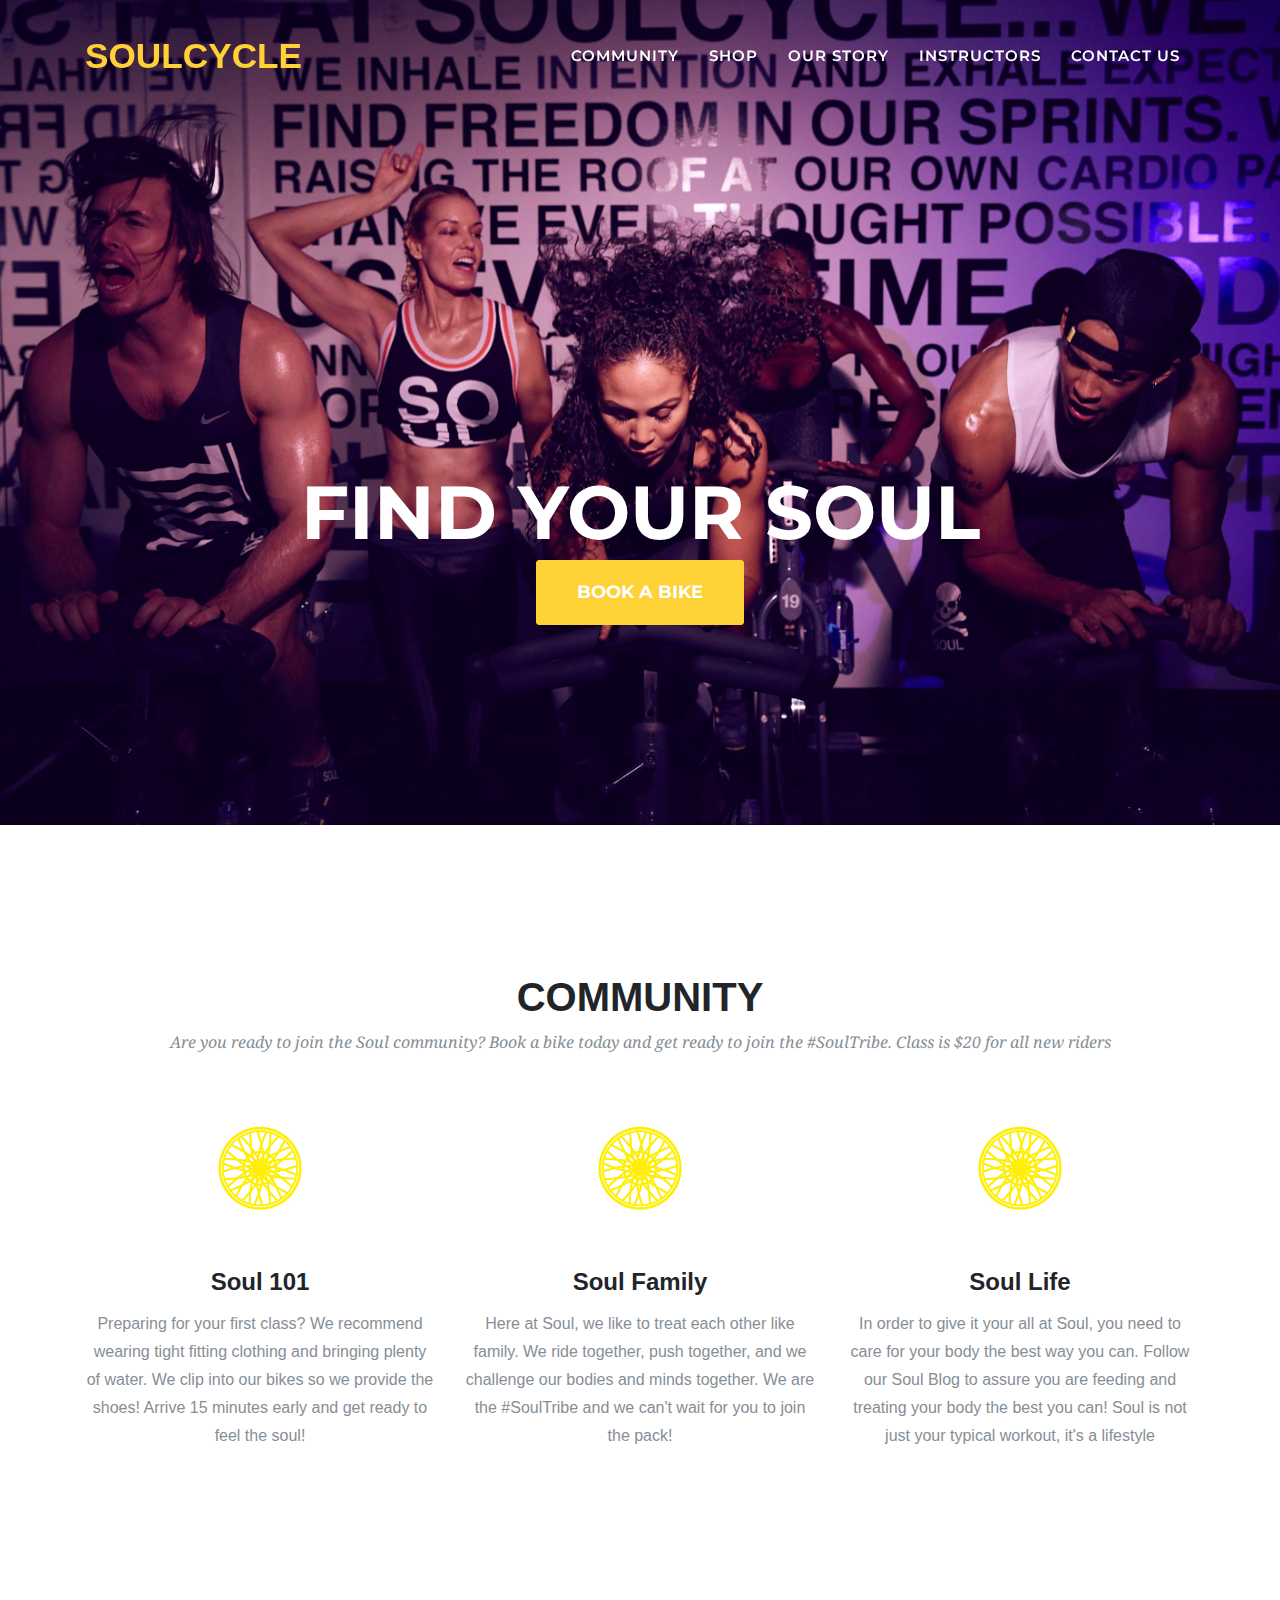
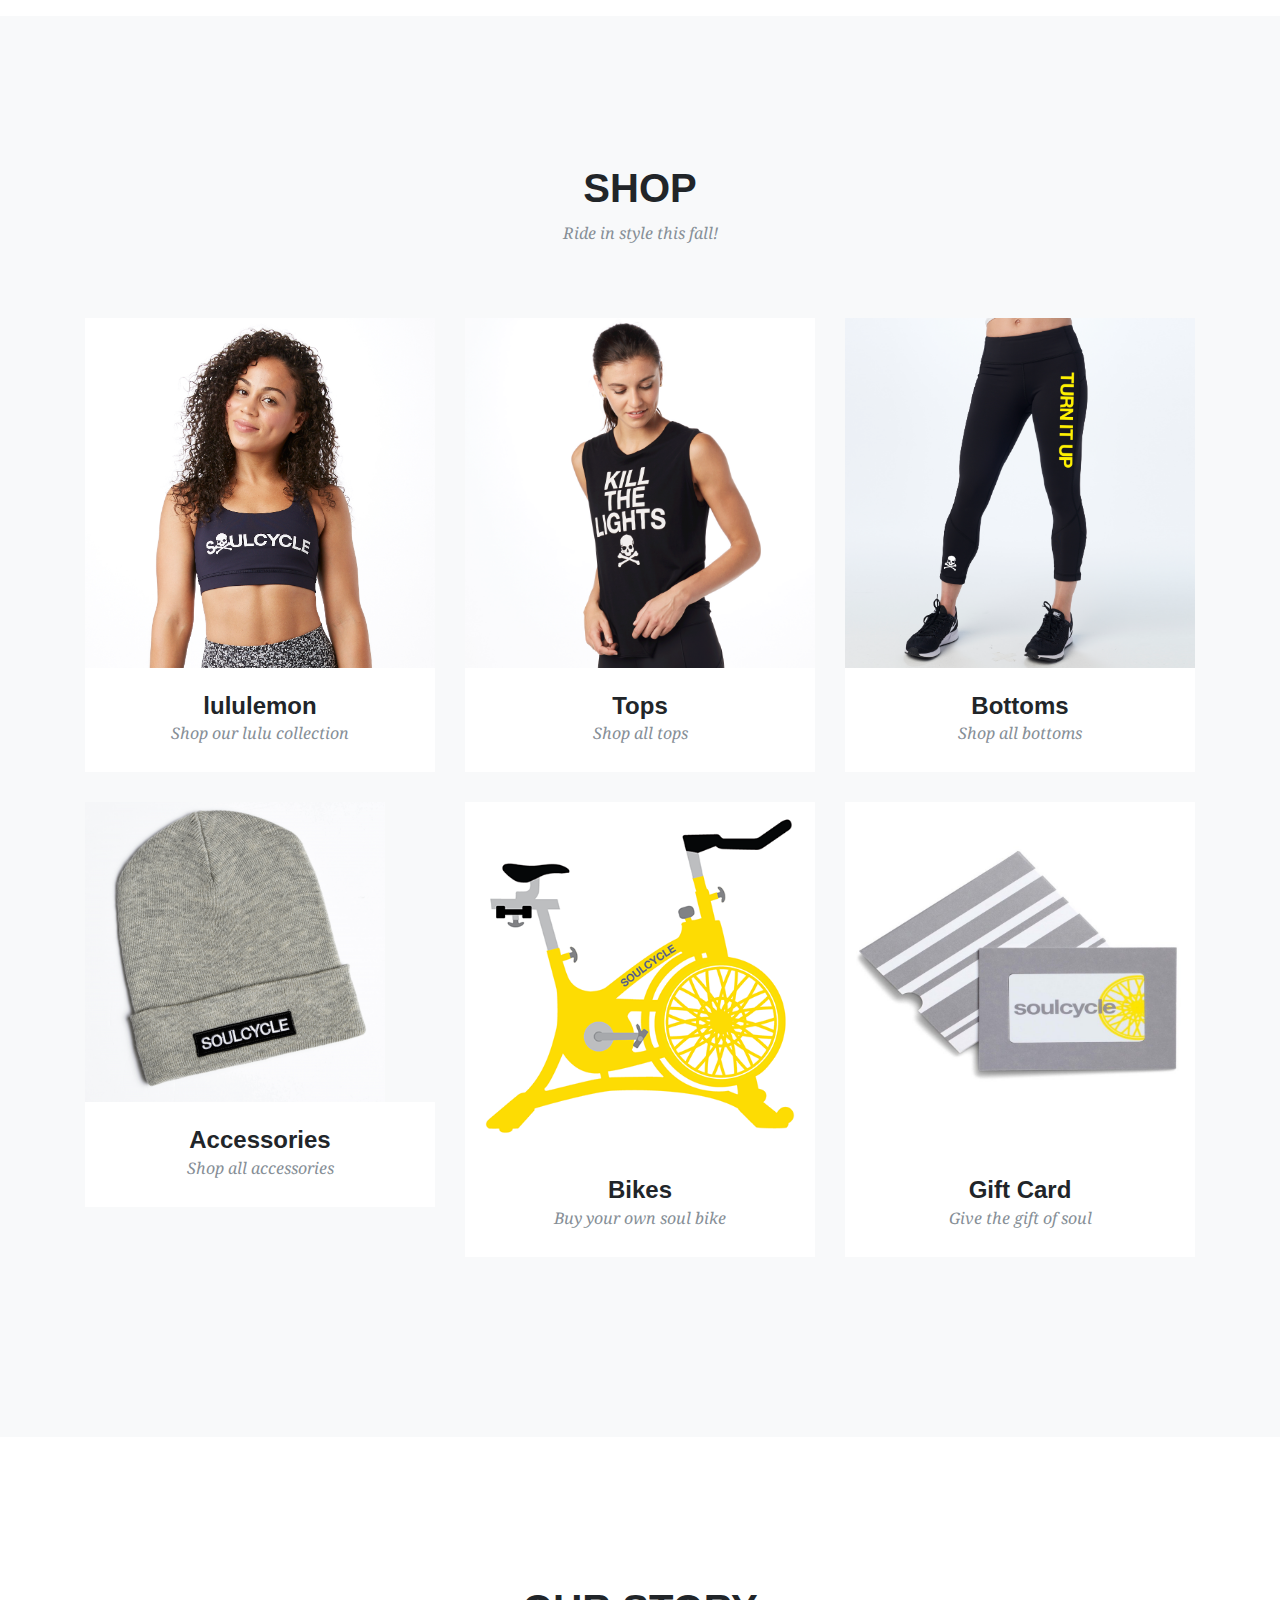
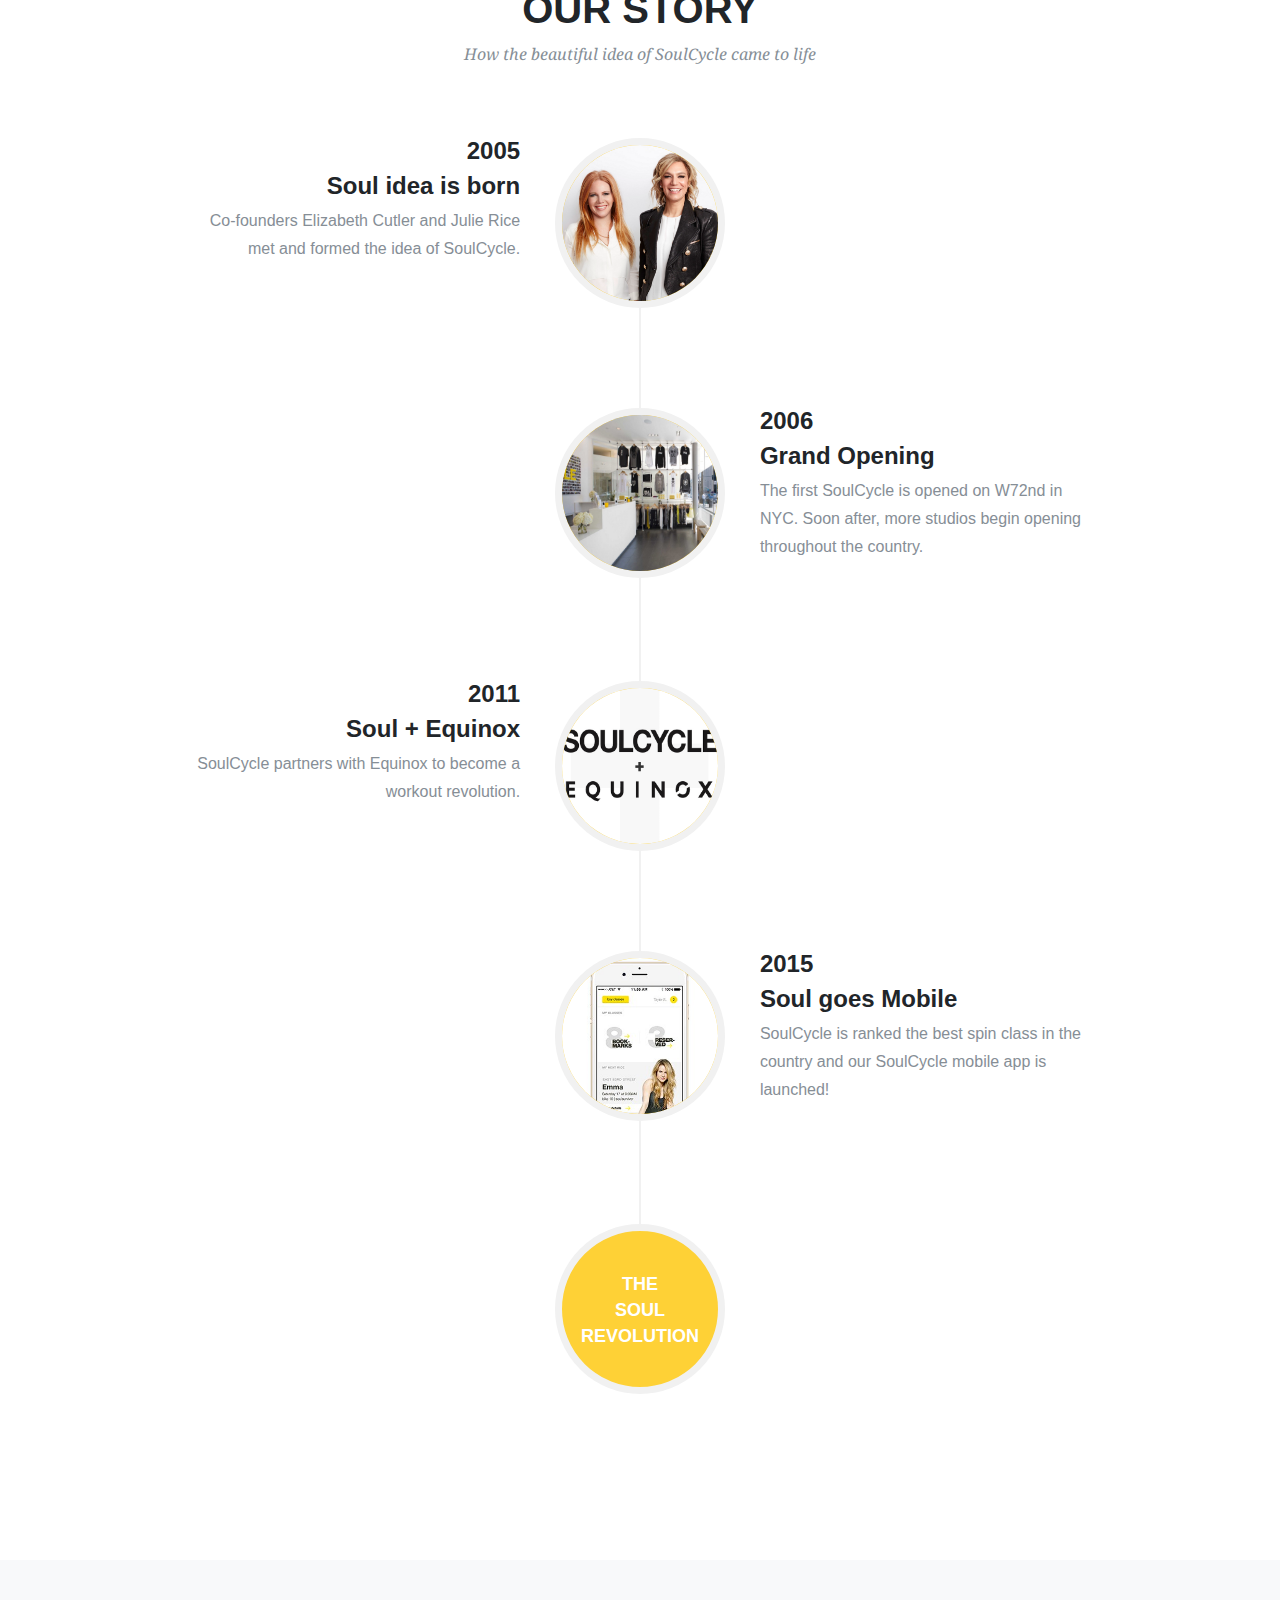
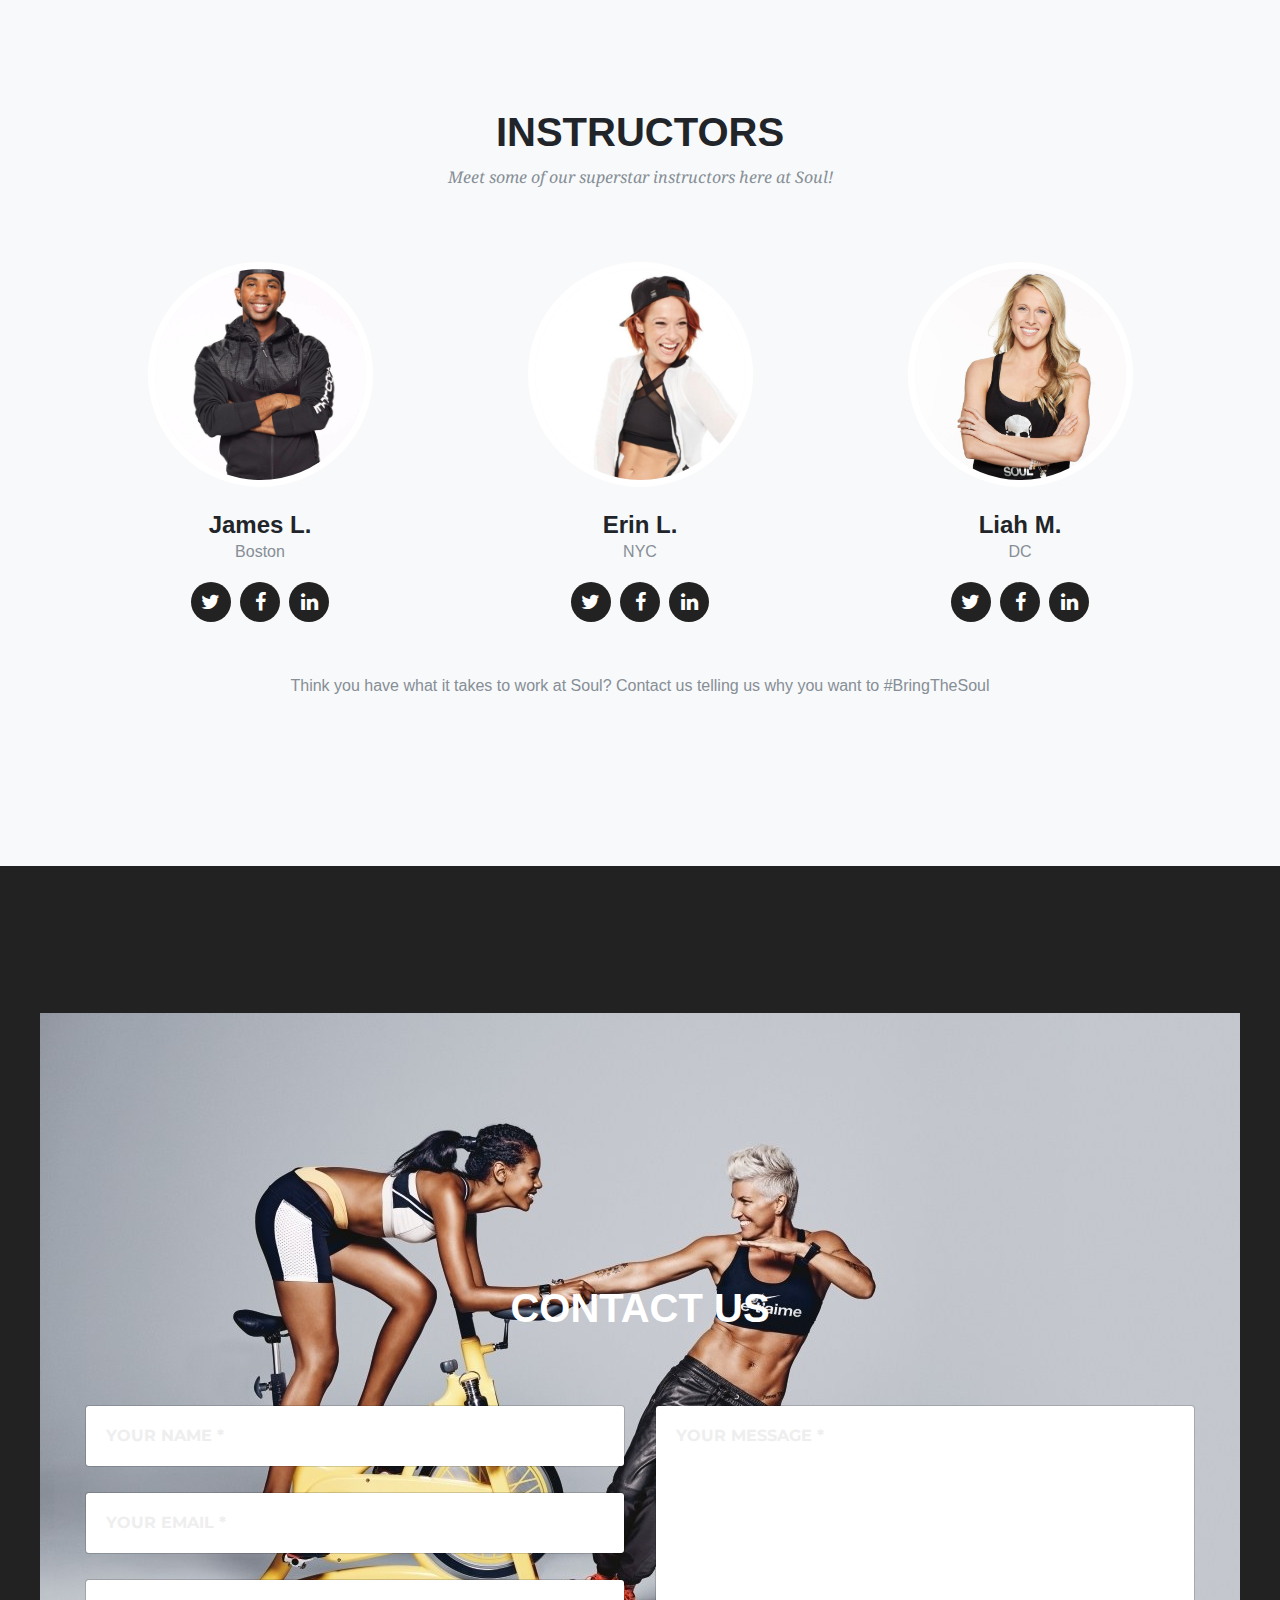
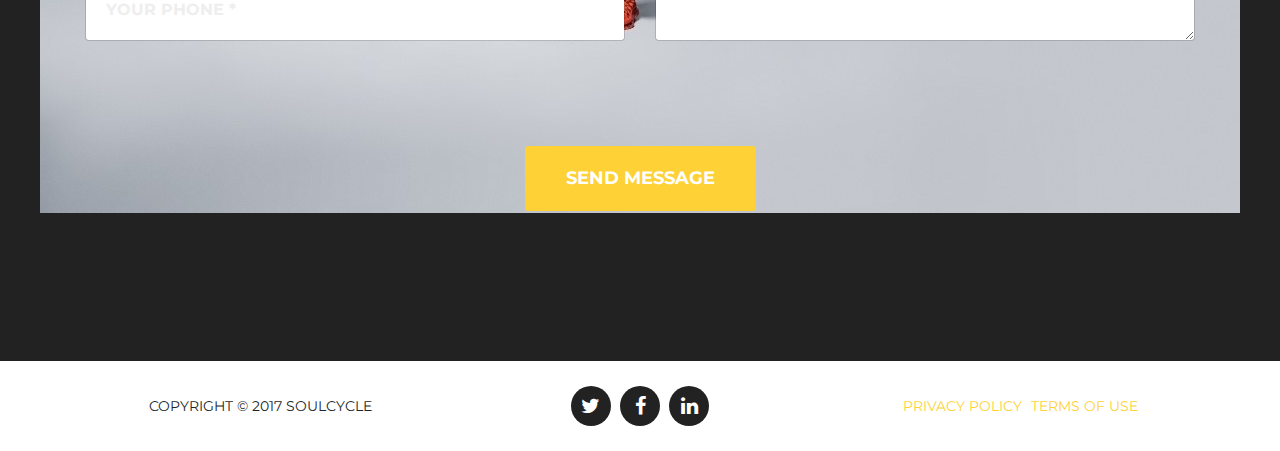
==== index.html @ b1b330a8 "Site" ====
<!DOCTYPE html>
<html lang="en">

  <head>

    <meta charset="utf-8">
    <meta name="viewport" content="width=device-width, initial-scale=1, shrink-to-fit=no">
    <meta name="description" content="">
    <meta name="author" content="">

    <title>SoulCycle</title>

    <!-- Bootstrap core CSS -->
    <link href="vendor/bootstrap/css/bootstrap.min.css" rel="stylesheet">

    <!-- Custom fonts for this template -->
    <link href="vendor/font-awesome/css/font-awesome.min.css" rel="stylesheet" type="text/css">
    <link href="https://fonts.googleapis.com/css?family=Montserrat:400,700" rel="stylesheet" type="text/css">
    <link href='https://fonts.googleapis.com/css?family=Kaushan+Script' rel='stylesheet' type='text/css'>
    <link href='https://fonts.googleapis.com/css?family=Droid+Serif:400,700,400italic,700italic' rel='stylesheet' type='text/css'>
    <link href='https://fonts.googleapis.com/css?family=Roboto+Slab:400,100,300,700' rel='stylesheet' type='text/css'>

    <!-- Custom styles for this template -->
    <link href="css/agency.css" rel="stylesheet">

  </head>

  <body id="page-top">

    <!-- Navigation -->
    <nav class="navbar navbar-expand-lg navbar-dark fixed-top" id="mainNav">
      <div class="container">
        <a class="navbar-brand js-scroll-trigger" href="#page-top">SOULCYCLE</a>
        <button class="navbar-toggler navbar-toggler-right" type="button" data-toggle="collapse" data-target="#navbarResponsive" aria-controls="navbarResponsive" aria-expanded="false" aria-label="Toggle navigation">
          Menu
          <i class="fa fa-bars"></i>
        </button>
        <div class="collapse navbar-collapse" id="navbarResponsive">
          <ul class="navbar-nav ml-auto">
            <li class="nav-item">
              <a class="nav-link js-scroll-trigger" href="#community">Community</a>
            </li>
            <li class="nav-item">
              <a class="nav-link js-scroll-trigger" href="#portfolio">Shop</a>
            </li>
            <li class="nav-item">
              <a class="nav-link js-scroll-trigger" href="#about">Our Story</a>
            </li>
            <li class="nav-item">
              <a class="nav-link js-scroll-trigger" href="#team">Instructors</a>
            </li>
            <li class="nav-item">
              <a class="nav-link js-scroll-trigger" href="#contact">Contact Us</a>
            </li>
          </ul>
        </div>
      </div>
    </nav>

    <!-- Header -->
    <header class="masthead">
      <div class="container">
        <div class="intro-text">
          <div class="intro-lead-in"></div>
          <div class="intro-heading">Find Your Soul</div>
          <a class="btn btn-xl js-scroll-trigger" href="#community">Book a Bike</a>

         
        </div>
      </div>
    </header>

    <!-- Community -->
    <section id="community">
      <div class="container">
        <div class="row">
          <div class="col-lg-12 text-center">
            <h2 class="section-heading">Community</h2>
            <h3 class="section-subheading text-muted">Are you ready to join the Soul community? Book a bike today and get ready to join the #SoulTribe. Class is $20 for all new riders</h3>
          </div>
        </div>
        <div class="row text-center">
          <div class="col-md-4">
            <span class="fa-stack fa-4x">
              <img class="img-fluid d-block mx-auto" src="img/wheel.jpg" alt="">
              
            </span>
            <h4 class="service-heading">Soul 101</h4>
            <p class="text-muted">Preparing for your first class? We recommend wearing tight fitting clothing and bringing plenty of water. We clip into our bikes so we provide the shoes! Arrive 15 minutes early and get ready to feel the soul!</p>
          </div>
          <div class="col-md-4">
            <span class="fa-stack fa-4x">
               <img class="img-fluid d-block mx-auto" src="img/wheel.jpg" alt="">
            </span>
            <h4 class="service-heading">Soul Family</h4>
            <p class="text-muted">Here at Soul, we like to treat each other like family. We ride together, push together, and we challenge our bodies and minds together. We are the #SoulTribe and we can't wait for you to join the pack!</p>
          </div>
          <div class="col-md-4">
            <span class="fa-stack fa-4x">
              <img class="img-fluid d-block mx-auto" src="img/wheel.jpg" alt="">
            </span>
            <h4 class="service-heading">Soul Life</h4>
            <p class="text-muted">In order to give it your all at Soul, you need to care for your body the best way you can. Follow our Soul Blog to assure you are feeding and treating your body the best you can! Soul is not just your typical workout, it's a lifestyle</p>
          </div>
        </div>
      </div>
    </section>

    <!-- Portfolio Grid -->
    <section class="bg-light" id="portfolio">
      <div class="container">
        <div class="row">
          <div class="col-lg-12 text-center">
            <h2 class="section-heading">Shop</h2>
            <h3 class="section-subheading text-muted">Ride in 
              style this fall!</h3>
          </div>
        </div>
        <div class="row">
          <div class="col-md-4 col-sm-6 portfolio-item">
            <a class="portfolio-link" data-toggle="modal" href="#portfolioModal1">
              <div class="portfolio-hover">
                <div class="portfolio-hover-content">
                  <i class="fa fa-plus fa-3x"></i>
                </div>
              </div>
              <img class="img-fluid" src="img/shop/lulu.png" alt="">
            </a>
            <div class="portfolio-caption">
              <h4>lululemon</h4>
              <p class="text-muted">Shop our lulu collection</p>
            </div>
          </div>
          <div class="col-md-4 col-sm-6 portfolio-item">
            <a class="portfolio-link" data-toggle="modal" href="#portfolioModal2">
              <div class="portfolio-hover">
                <div class="portfolio-hover-content">
                  <i class="fa fa-plus fa-3x"></i>
                </div>
              </div>
              <img class="img-fluid" src="img/shop/topthumbnail.png" alt="">
            </a>
            <div class="portfolio-caption">
              <h4>Tops</h4>
              <p class="text-muted">Shop all tops</p>
            </div>
          </div>
          <div class="col-md-4 col-sm-6 portfolio-item">
            <a class="portfolio-link" data-toggle="modal" href="#portfolioModal3">
              <div class="portfolio-hover">
                <div class="portfolio-hover-content">
                  <i class="fa fa-plus fa-3x"></i>
                </div>
              </div>
              <img class="img-fluid" src="img/shop/bottomsthumbnail.png" alt="">
            </a>
            <div class="portfolio-caption">
              <h4>Bottoms</h4>
              <p class="text-muted">Shop all bottoms</p>
            </div>
          </div>
          <div class="col-md-4 col-sm-6 portfolio-item">
            <a class="portfolio-link" data-toggle="modal" href="#portfolioModal4">
              <div class="portfolio-hover">
                <div class="portfolio-hover-content">
                  <i class="fa fa-plus fa-3x"></i>
                </div>
              </div>
              <img class="img-fluid" src="img/shop/accessories.png" alt="">
            </a>
            <div class="portfolio-caption">
              <h4>Accessories</h4>
              <p class="text-muted">Shop all accessories</p>
            </div>
          </div>
          <div class="col-md-4 col-sm-6 portfolio-item">
            <a class="portfolio-link" data-toggle="modal" href="#portfolioModal5">
              <div class="portfolio-hover">
                <div class="portfolio-hover-content">
                  <i class="fa fa-plus fa-3x"></i>
                </div>
              </div>
              <img class="img-fluid" src="img/shop/bike.png" alt="">
            </a>
            <div class="portfolio-caption">
              <h4>Bikes</h4>
              <p class="text-muted">Buy your own soul bike</p>
            </div>
          </div>
          <div class="col-md-4 col-sm-6 portfolio-item">
            <a class="portfolio-link" data-toggle="modal" href="#portfolioModal6">
              <div class="portfolio-hover">
                <div class="portfolio-hover-content">
                  <i class="fa fa-plus fa-3x"></i>
                </div>
              </div>
              <img class="img-fluid" src="img/shop/soulgift.jpg" alt="">
            </a>
            <div class="portfolio-caption">
              <h4>Gift Card</h4>
              <p class="text-muted">Give the gift of soul</p>
            </div>
          </div>
        </div>
      </div>
    </section>

    <!-- About -->
    <section id="about">
      <div class="container">
        <div class="row">
          <div class="col-lg-12 text-center">
            <h2 class="section-heading">Our Story</h2>
            <h3 class="section-subheading text-muted">How the beautiful idea of SoulCycle came to life</h3>
          </div>
        </div>
        <div class="row">
          <div class="col-lg-12">
            <ul class="timeline">
              <li>
                <div class="timeline-image">
                  <img class="rounded-circle img-fluid" src="img/about/pic1.png" alt="">
                </div>
                <div class="timeline-panel">
                  <div class="timeline-heading">
                    <h4>2005</h4>
                    <h4 class="subheading">Soul idea is born</h4>
                  </div>
                  <div class="timeline-body">
                    <p class="text-muted">Co-founders Elizabeth Cutler and Julie Rice met and formed the idea of SoulCycle.</p>
                  </div>
                </div>
              </li>
              <li class="timeline-inverted">
                <div class="timeline-image">
                  <img class="rounded-circle img-fluid" src="img/about/picc2.jpg" alt="">
                </div>
                <div class="timeline-panel">
                  <div class="timeline-heading">
                    <h4>2006</h4>
                    <h4 class="subheading">Grand Opening</h4>
                  </div>
                  <div class="timeline-body">
                    <p class="text-muted">The first SoulCycle is opened on W72nd in NYC. Soon after, more studios begin opening throughout the country.</p>
                  </div>
                </div>
              </li>
              <li>
                <div class="timeline-image">
                  <img class="rounded-circle img-fluid" src="img/about/pic3.jpg" alt="">
                </div>
                <div class="timeline-panel">
                  <div class="timeline-heading">
                    <h4>2011</h4>
                    <h4 class="subheading">Soul + Equinox</h4>
                  </div>
                  <div class="timeline-body">
                    <p class="text-muted">SoulCycle partners with Equinox to become a workout revolution.</p>
                  </div>
                </div>
              </li>
              <li class="timeline-inverted">
                <div class="timeline-image">
                  <img class="rounded-circle img-fluid" src="img/about/pic4.jpg" alt="">
                </div>
                <div class="timeline-panel">
                  <div class="timeline-heading">
                    <h4>2015</h4>
                    <h4 class="subheading">Soul goes Mobile</h4>
                  </div>
                  <div class="timeline-body">
                    <p class="text-muted">SoulCycle is ranked the best spin class in the country and our SoulCycle mobile app is launched!</p>
                  </div>
                </div>
              </li>
              <li class="timeline-inverted">
                <div class="timeline-image">
                  <h4>The
                    <br>Soul
                    <br>Revolution</h4>
                </div>
              </li>
            </ul>
          </div>
        </div>
      </div>
    </section>

    <!-- Team -->
    <section class="bg-light" id="team">
      <div class="container">
        <div class="row">
          <div class="col-lg-12 text-center">
            <h2 class="section-heading">Instructors</h2>
            <h3 class="section-subheading text-muted">Meet some of our superstar instructors here at Soul!</h3>
          </div>
        </div>
        <div class="row">
          <div class="col-sm-4">
            <div class="team-member">
              <img class="mx-auto rounded-circle" src="img/team/jamesl.jpg" alt="">
              <h4>James L.</h4>
              <p class="text-muted">Boston</p>
              <ul class="list-inline social-buttons">
                <li class="list-inline-item">
                  <a href="#">
                    <i class="fa fa-twitter"></i>
                  </a>
                </li>
                <li class="list-inline-item">
                  <a href="#">
                    <i class="fa fa-facebook"></i>
                  </a>
                </li>
                <li class="list-inline-item">
                  <a href="#">
                    <i class="fa fa-linkedin"></i>
                  </a>
                </li>
              </ul>
            </div>
          </div>
          <div class="col-sm-4">
            <div class="team-member">
              <img class="mx-auto rounded-circle" src="img/team/erinl.jpg" alt="">
              <h4>Erin L.</h4>
              <p class="text-muted">NYC</p>
              <ul class="list-inline social-buttons">
                <li class="list-inline-item">
                  <a href="#">
                    <i class="fa fa-twitter"></i>
                  </a>
                </li>
                <li class="list-inline-item">
                  <a href="#">
                    <i class="fa fa-facebook"></i>
                  </a>
                </li>
                <li class="list-inline-item">
                  <a href="#">
                    <i class="fa fa-linkedin"></i>
                  </a>
                </li>
              </ul>
            </div>
          </div>
          <div class="col-sm-4">
            <div class="team-member">
              <img class="mx-auto rounded-circle" src="img/team/liahm.jpg" alt="">
              <h4>Liah M.</h4>
              <p class="text-muted">DC</p>
              <ul class="list-inline social-buttons">
                <li class="list-inline-item">
                  <a href="#">
                    <i class="fa fa-twitter"></i>
                  </a>
                </li>
                <li class="list-inline-item">
                  <a href="#">
                    <i class="fa fa-facebook"></i>
                  </a>
                </li>
                <li class="list-inline-item">
                  <a href="#">
                    <i class="fa fa-linkedin"></i>
                  </a>
                </li>
              </ul>
            </div>
          </div>
        </div>
        <div class="row">
          <div class="col-lg-8 mx-auto text-center">
            <p class="large text-muted">Think you have what it takes to work at Soul? Contact us telling us why you want to #BringTheSoul</p>
          </div>
        </div>
      </div>
    </section>



    <!-- Contact -->
    <section id="contact">
      <div class="container">
        <div class="row">
          <div class="col-lg-12 text-center">
            <h2 class="section-heading">Contact Us</h2>
            <h3 class="section-subheading text-muted"></h3>
          </div>
        </div>
        <div class="row">
          <div class="col-lg-12">
            <form id="contactForm" name="sentMessage" novalidate>
              <div class="row">
                <div class="col-md-6">
                  <div class="form-group">
                    <input class="form-control" id="name" type="text" placeholder="Your Name *" required data-validation-required-message="Please enter your name.">
                    <p class="help-block text-danger"></p>
                  </div>
                  <div class="form-group">
                    <input class="form-control" id="email" type="email" placeholder="Your Email *" required data-validation-required-message="Please enter your email address.">
                    <p class="help-block text-danger"></p>
                  </div>
                  <div class="form-group">
                    <input class="form-control" id="phone" type="tel" placeholder="Your Phone *" required data-validation-required-message="Please enter your phone number.">
                    <p class="help-block text-danger"></p>
                  </div>
                </div>
                <div class="col-md-6">
                  <div class="form-group">
                    <textarea class="form-control" id="message" placeholder="Your Message *" required data-validation-required-message="Please enter a message."></textarea>
                    <p class="help-block text-danger"></p>
                  </div>
                </div>
                <div class="clearfix"></div>
                <div class="col-lg-12 text-center">
                  <div id="success"></div>
                  <button id="sendMessageButton" class="btn btn-xl" type="submit">Send Message</button>
                </div>
              </div>
            </form>
          </div>
        </div>
      </div>
    </section>

    <!-- Footer -->
    <footer>
      <div class="container">
        <div class="row">
          <div class="col-md-4">
            <span class="copyright">Copyright &copy; 2017 SoulCycle</span>
          </div>
          <div class="col-md-4">
            <ul class="list-inline social-buttons">
              <li class="list-inline-item">
                <a href="#">
                  <i class="fa fa-twitter"></i>
                </a>
              </li>
              <li class="list-inline-item">
                <a href="#">
                  <i class="fa fa-facebook"></i>
                </a>
              </li>
              <li class="list-inline-item">
                <a href="#">
                  <i class="fa fa-linkedin"></i>
                </a>
              </li>
            </ul>
          </div>
          <div class="col-md-4">
            <ul class="list-inline quicklinks">
              <li class="list-inline-item">
                <a href="#">Privacy Policy</a>
              </li>
              <li class="list-inline-item">
                <a href="#">Terms of Use</a>
              </li>
            </ul>
          </div>
        </div>
      </div>
    </footer>

    <!-- Portfolio Modals -->

    <!-- Modal 1 -->
    <div class="portfolio-modal modal fade" id="portfolioModal1" tabindex="-1" role="dialog" aria-hidden="true">
      <div class="modal-dialog">
        <div class="modal-content">
          <div class="close-modal" data-dismiss="modal">
            <div class="lr">
              <div class="rl"></div>
            </div>
          </div>
          <div class="container">
            <div class="row">
              <div class="col-lg-8 mx-auto">
                <div class="modal-body">
                  <!-- Project Details Go Here -->
                  <h2>lululemon Collection</h2>
                  <p class="item-intro text-muted">Fall Collection here now!</p>
                  <img class="img-fluid d-block mx-auto" src="img/shop/lulu.png" alt="">
                  <p>The only place to find your two favorites - lulu & Soul. Shop now and rep your #SoulTribe</p>
                  <ul class="list-inline">
                    <li></li>
                    <li></li>
                    <li></li>
                  </ul>
                  <button class="btn btn-primary" data-dismiss="modal" type="button">
                    <i class="fa fa-times"></i>
                    Back to Shop</button>
                </div>
              </div>
            </div>
          </div>
        </div>
      </div>
    </div>

    <!-- Modal 2 -->
    <div class="portfolio-modal modal fade" id="portfolioModal2" tabindex="-1" role="dialog" aria-hidden="true">
      <div class="modal-dialog">
        <div class="modal-content">
          <div class="close-modal" data-dismiss="modal">
            <div class="lr">
              <div class="rl"></div>
            </div>
          </div>
          <div class="container">
            <div class="row">
              <div class="col-lg-8 mx-auto">
                <div class="modal-body">
                  <!-- Project Details Go Here -->
                  <h2>Tops</h2>
                  <p class="item-intro text-muted">Shop all tops & sports bras</p>
                  <img class="img-fluid d-block mx-auto" src="img/shop/top.png" alt="">
                  <p>All the tops you love are back in stock! Check out the new crops in our Fall Collection!</p>
                  <ul class="list-inline">
                    <li></li>
                    <li></li>
                    <li></li>
                  </ul>
                  <button class="btn btn-primary" data-dismiss="modal" type="button">
                    <i class="fa fa-times"></i>
                    Back to Shop</button>
                </div>
              </div>
            </div>
          </div>
        </div>
      </div>
    </div>

    <!-- Modal 3 -->
    <div class="portfolio-modal modal fade" id="portfolioModal3" tabindex="-1" role="dialog" aria-hidden="true">
      <div class="modal-dialog">
        <div class="modal-content">
          <div class="close-modal" data-dismiss="modal">
            <div class="lr">
              <div class="rl"></div>
            </div>
          </div>
          <div class="container">
            <div class="row">
              <div class="col-lg-8 mx-auto">
                <div class="modal-body">
                  <!-- Project Details Go Here -->
                  <h2>Bottoms</h2>
                  <p class="item-intro text-muted">Shop all bottoms</p>
                  <img class="img-fluid d-block mx-auto" src="img/shop/bottoms.png" alt="">
                  <p>Ride into fall in this season hottest pants. Cropped high-rise facorites are back!</p>
                  <ul class="list-inline">
                    <li></li>
                    <li></li>
                    <li></li>
                  </ul>
                  <button class="btn btn-primary" data-dismiss="modal" type="button">
                    <i class="fa fa-times"></i>
                    Back to Shop</button>
                </div>
              </div>
            </div>
          </div>
        </div>
      </div>
    </div>

    <!-- Modal 4 -->
    <div class="portfolio-modal modal fade" id="portfolioModal4" tabindex="-1" role="dialog" aria-hidden="true">
      <div class="modal-dialog">
        <div class="modal-content">
          <div class="close-modal" data-dismiss="modal">
            <div class="lr">
              <div class="rl"></div>
            </div>
          </div>
          <div class="container">
            <div class="row">
              <div class="col-lg-8 mx-auto">
                <div class="modal-body">
                  <!-- Project Details Go Here -->
                  <h2>Accessories</h2>
                  <p class="item-intro text-muted">Shop all Accessories</p>
                  <img class="img-fluid d-block mx-auto" src="img/shop/accessories.png" alt="">
                  <p>Get your beanie while they're in stock. Dont forget to grab your pooch a bandana to show off your #SoulStyle</p>
                  <ul class="list-inline">
                    <li></li>
                    <li></li>
                    <li></li>
                  </ul>
                  <button class="btn btn-primary" data-dismiss="modal" type="button">
                    <i class="fa fa-times"></i>
                    Back to Shop</button>
                </div>
              </div>
            </div>
          </div>
        </div>
      </div>
    </div>

    <!-- Modal 5 -->
    <div class="portfolio-modal modal fade" id="portfolioModal5" tabindex="-1" role="dialog" aria-hidden="true">
      <div class="modal-dialog">
        <div class="modal-content">
          <div class="close-modal" data-dismiss="modal">
            <div class="lr">
              <div class="rl"></div>
            </div>
          </div>
          <div class="container">
            <div class="row">
              <div class="col-lg-8 mx-auto">
                <div class="modal-body">
                  <!-- Project Details Go Here -->
                  <h2>Soul Bike</h2>
                  <p class="item-intro text-muted">Grab your own soul bike</p>
                  <img class="img-fluid d-block mx-auto" src="img/shop/bike.png" alt="">
                  <p>Want to ride on your own? Buy your very own bike to have at home! </p>
                  <ul class="list-inline">
                    <li></li>
                    <li></li>
                    <li></li>
                  </ul>
                  <button class="btn btn-primary" data-dismiss="modal" type="button">
                    <i class="fa fa-times"></i>
                    Back to Shop</button>
                </div>
              </div>
            </div>
          </div>
        </div>
      </div>
    </div>

    <!-- Modal 6 -->
    <div class="portfolio-modal modal fade" id="portfolioModal6" tabindex="-1" role="dialog" aria-hidden="true">
      <div class="modal-dialog">
        <div class="modal-content">
          <div class="close-modal" data-dismiss="modal">
            <div class="lr">
              <div class="rl"></div>
            </div>
          </div>
          <div class="container">
            <div class="row">
              <div class="col-lg-8 mx-auto">
                <div class="modal-body">
                  <!-- Project Details Go Here -->
                  <h2>Gift Card</h2>
                  <p class="item-intro text-muted">Give the gift of Soul</p>
                  <img class="img-fluid d-block mx-auto" src="img/shop/soulgift.jpg" alt="">
                  <p>What better way to celebrate than with a SoulCycle gift card? Grab one now and give someone the spirt of Soul!</p>
                  <ul class="list-inline">
                    <li></li>
                    <li></li>
                    <li></li>
                  </ul>
                  <button class="btn btn-primary" data-dismiss="modal" type="button">
                    <i class="fa fa-times"></i>
                    Back to Shop</button>
                </div>
              </div>
            </div>
          </div>
        </div>
      </div>
    </div>

    <!-- Bootstrap core JavaScript -->
    <script src="vendor/jquery/jquery.min.js"></script>
    <script src="vendor/popper/popper.min.js"></script>
    <script src="vendor/bootstrap/js/bootstrap.min.js"></script>

    <!-- Plugin JavaScript -->
    <script src="vendor/jquery-easing/jquery.easing.min.js"></script>

    <!-- Contact form JavaScript -->
    <script src="js/jqBootstrapValidation.js"></script>
    <script src="js/contact_me.js"></script>

    <!-- Custom scripts for this template -->
    <script src="js/agency.min.js"></script>

  </body>

</html>
---- css/agency.css ----
/*!
 * Start Bootstrap - Agency v4.0.0-beta (http://startbootstrap.com/template-overviews/agency)
 * Copyright 2013-2017 Start Bootstrap
 * Licensed under MIT (https://github.com/BlackrockDigital/startbootstrap-agency/blob/master/LICENSE)
 */
body {
  overflow-x: hidden;
  font-family: 'Helvetica Neue', Helvetica, Arial, sans-serif; }

p {
  line-height: 1.75; }

a {
  color: #fed136; }
  a.active, a:active, a:focus, a:hover {
    color: #fec503; }

h1,
h2,
h3,
h4,
h5,
h6 {
  font-weight: 700;
  font-family: 'Helvetica Neue', Helvetica, Arial, sans-serif;
  text-transform: uppercase; }

section {
  padding: 100px 0; }
  section h2.section-heading {
    font-size: 40px;
    margin-top: 0;
    margin-bottom: 15px; }
  section h3.section-subheading {
    font-size: 16px;
    font-weight: 400;
    font-style: italic;
    margin-bottom: 75px;
    text-transform: none;
    font-family: 'Droid Serif', 'Helvetica Neue', Helvetica, Arial, sans-serif; }

@media (min-width: 768px) {
  section {
    padding: 150px 0; } }

::-moz-selection {
  background: #fed136;
  text-shadow: none; }

::selection {
  background: #fed136;
  text-shadow: none; }

img::selection {
  background: transparent; }

img::-moz-selection {
  background: transparent; }

body {
  -webkit-tap-highlight-color: #fed136; }

#mainNav {
  background-color: #222222; }
  #mainNav .navbar-toggler {
    font-size: 12px;
    right: 0;
    padding: 13px;
    text-transform: uppercase;
    color: white;
    border: 0;
    background-color: #fed136;
    font-family: 'Montserrat', 'Helvetica Neue', Helvetica, Arial, sans-serif;
    text-transform: uppercase; }
  #mainNav .navbar-brand {
    color: #fed136;
    font-family: , 'Helvetica Neue bold', Helvetica, Arial, cursive; }
    #mainNav .navbar-brand.active, #mainNav .navbar-brand:active, #mainNav .navbar-brand:focus, #mainNav .navbar-brand:hover {
      color: #fec503; }
  #mainNav .navbar-nav .nav-item .nav-link {
    font-size: 94%;
    font-weight: 600;
    padding: 0.75em 0;
    letter-spacing: 1px;
    color: white;
    font-family: 'Montserrat', 'Helvetica Neue', Helvetica, Arial, sans-serif;
    text-transform: uppercase; }
    #mainNav .navbar-nav .nav-item .nav-link.active, #mainNav .navbar-nav .nav-item .nav-link:hover {
      color: #fed136; }

@media (min-width: 992px) {
  #mainNav {
    padding-top: 25px;
    padding-bottom: 25px;
    -webkit-transition: padding-top 0.3s, padding-bottom 0.3s;
    -moz-transition: padding-top 0.3s, padding-bottom 0.3s;
    transition: padding-top 0.3s, padding-bottom 0.3s;
    border: none;
    background-color: transparent; }
    #mainNav .navbar-brand {
      font-size: 2.2em;
      font-weight: bold;
      -webkit-transition: all 0.3s;
      -moz-transition: all 0.3s;
      transition: all 0.3s; }
    #mainNav .navbar-nav .nav-item .nav-link {
      padding: 1.1em 1em !important; }
    #mainNav.navbar-shrink {
      padding-top: 0;
      padding-bottom: 0;
      background-color: #222222; }
      #mainNav.navbar-shrink .navbar-brand {
        font-size: 1.25em;
        padding: 12px 0; } }

header.masthead {
  padding-top: 110px;
  text-align: center;
  color: white;
  background-image: url("../img/class.jpg");
  background-repeat: no-repeat;
  background-attachment: scroll;
  background-position: center center;
  -webkit-background-size: cover;
  -moz-background-size: cover;
  -o-background-size: cover;
  background-size: cover; }
  header.masthead .intro-text {
    padding-top: 150px;
    padding-bottom: 100px; }
    header.masthead .intro-text .intro-lead-in {
      font-size: 22px;
      font-style: italic;
      line-height: 22px;
      margin-bottom: 25px;
      font-family: 'Droid Serif', 'Helvetica Neue', Helvetica, Arial, sans-serif; }
    header.masthead .intro-text .intro-heading {
      padding-top: 40px;

      font-size: 50px;
      font-weight: 400;
      line-height: 20px;
      margin-bottom: 25px;
      font-family: 'Montserrat', 'Helvetica Neue', Helvetica, Arial, sans-serif;
      text-transform: uppercase; }

@media (min-width: 768px) {
  header.masthead .intro-text {
    padding-top: 300px;
    padding-bottom: 200px; }
    header.masthead .intro-text .intro-lead-in {
      font-size: 40px;
      font-style: italic;
      line-height: 40px;
      margin-bottom: 25px;
      font-family: 'Droid Serif', 'Helvetica Neue', Helvetica, Arial, sans-serif; }
    header.masthead .intro-text .intro-heading {
      font-size: 75px;
      font-weight: 700;
      line-height: 75px;
      margin-bottom: -70px;
      font-family: 'Montserrat', 'Helvetica Neue', Helvetica, Arial, sans-serif;
      text-transform: uppercase; } 
      }



.service-heading {
  margin: 15px 0;
  text-transform: none; }

#portfolio .portfolio-item {
  right: 0;
  margin: 0 0 15px; }
  #portfolio .portfolio-item .portfolio-link {
    position: relative;
    display: block;
    max-width: 400px;
    margin: 0 auto;
    cursor: pointer; }
    #portfolio .portfolio-item .portfolio-link .portfolio-hover {
      position: absolute;
      width: 100%;
      height: 100%;
      -webkit-transition: all ease 0.5s;
      -moz-transition: all ease 0.5s;
      transition: all ease 0.5s;
      opacity: 0;
      background: rgba(254, 209, 54, 0.9); }
      #portfolio .portfolio-item .portfolio-link .portfolio-hover:hover {
        opacity: 1; }
      #portfolio .portfolio-item .portfolio-link .portfolio-hover .portfolio-hover-content {
        font-size: 20px;
        position: absolute;
        top: 50%;
        width: 100%;
        height: 20px;
        margin-top: -12px;
        text-align: center;
        color: white; }
        #portfolio .portfolio-item .portfolio-link .portfolio-hover .portfolio-hover-content i {
          margin-top: -12px; }
        #portfolio .portfolio-item .portfolio-link .portfolio-hover .portfolio-hover-content h3,
        #portfolio .portfolio-item .portfolio-link .portfolio-hover .portfolio-hover-content h4 {
          margin: 0; }
  #portfolio .portfolio-item .portfolio-caption {
    max-width: 400px;
    margin: 0 auto;
    padding: 25px;
    text-align: center;
    background-color: white; }
    #portfolio .portfolio-item .portfolio-caption h4 {
      margin: 0;
      text-transform: none; }
    #portfolio .portfolio-item .portfolio-caption p {
      font-size: 16px;
      font-style: italic;
      margin: 0;
      font-family: 'Droid Serif', 'Helvetica Neue', Helvetica, Arial, sans-serif; }

#portfolio * {
  z-index: 2; }

@media (min-width: 767px) {
  #portfolio .portfolio-item {
    margin: 0 0 30px; } }

.portfolio-modal .modal-dialog {
  max-width: none;
  height: 100%;
  margin: 0; }

.portfolio-modal .modal-content {
  min-height: 100%;
  padding: 100px 0;
  text-align: center;
  border: none;
  border-radius: 0;
  background-clip: border-box;
  -webkit-box-shadow: none;
  box-shadow: none; }
  .portfolio-modal .modal-content h2 {
    font-size: 3em;
    margin-bottom: 15px; }
  .portfolio-modal .modal-content p {
    margin-bottom: 30px; }
  .portfolio-modal .modal-content p.item-intro {
    font-size: 16px;
    font-style: italic;
    margin: 20px 0 30px;
    font-family: 'Droid Serif', 'Helvetica Neue', Helvetica, Arial, sans-serif; }
  .portfolio-modal .modal-content ul.list-inline {
    margin-top: 0;
    margin-bottom: 30px; }
  .portfolio-modal .modal-content img {
    margin-bottom: 30px; }
  .portfolio-modal .modal-content button {
    cursor: pointer; }

.portfolio-modal .close-modal {
  position: absolute;
  top: 25px;
  right: 25px;
  width: 75px;
  height: 75px;
  cursor: pointer;
  background-color: transparent; }
  .portfolio-modal .close-modal:hover {
    opacity: 0.3; }
  .portfolio-modal .close-modal .lr {
    /* Safari and Chrome */
    z-index: 1051;
    width: 1px;
    height: 75px;
    margin-left: 35px;
    /* IE 9 */
    -webkit-transform: rotate(45deg);
    -ms-transform: rotate(45deg);
    transform: rotate(45deg);
    background-color: #222222; }
    .portfolio-modal .close-modal .lr .rl {
      /* Safari and Chrome */
      z-index: 1052;
      width: 1px;
      height: 75px;
      /* IE 9 */
      -webkit-transform: rotate(90deg);
      -ms-transform: rotate(90deg);
      transform: rotate(90deg);
      background-color: #222222; }

.portfolio-modal .modal-backdrop {
  display: none;
  opacity: 0; }

.timeline {
  position: relative;
  padding: 0;
  list-style: none; }
  .timeline:before {
    position: absolute;
    top: 0;
    bottom: 0;
    left: 40px;
    width: 2px;
    margin-left: -1.5px;
    content: '';
    background-color: #f1f1f1; }
  .timeline > li {
    position: relative;
    min-height: 50px;
    margin-bottom: 50px; }
    .timeline > li:after, .timeline > li:before {
      display: table;
      content: ' '; }
    .timeline > li:after {
      clear: both; }
    .timeline > li .timeline-panel {
      position: relative;
      float: right;
      width: 100%;
      padding: 0 20px 0 100px;
      text-align: left; }
      .timeline > li .timeline-panel:before {
        right: auto;
        left: -15px;
        border-right-width: 15px;
        border-left-width: 0; }
      .timeline > li .timeline-panel:after {
        right: auto;
        left: -14px;
        border-right-width: 14px;
        border-left-width: 0; }
    .timeline > li .timeline-image {
      position: absolute;
      z-index: 100;
      left: 0;
      width: 80px;
      height: 80px;
      margin-left: 0;
      text-align: center;
      color: white;
      border: 7px solid #f1f1f1;
      border-radius: 100%;
      background-color: #fed136; }
      .timeline > li .timeline-image h4 {
        font-size: 10px;
        line-height: 14px;
        margin-top: 12px; }
    .timeline > li.timeline-inverted > .timeline-panel {
      float: right;
      padding: 0 20px 0 100px;
      text-align: left; }
      .timeline > li.timeline-inverted > .timeline-panel:before {
        right: auto;
        left: -15px;
        border-right-width: 15px;
        border-left-width: 0; }
      .timeline > li.timeline-inverted > .timeline-panel:after {
        right: auto;
        left: -14px;
        border-right-width: 14px;
        border-left-width: 0; }
    .timeline > li:last-child {
      margin-bottom: 0; }
  .timeline .timeline-heading h4 {
    margin-top: 0;
    color: inherit; }
    .timeline .timeline-heading h4.subheading {
      text-transform: none; }
  .timeline .timeline-body > ul,
  .timeline .timeline-body > p {
    margin-bottom: 0; }

@media (min-width: 768px) {
  .timeline:before {
    left: 50%; }
  .timeline > li {
    min-height: 100px;
    margin-bottom: 100px; }
    .timeline > li .timeline-panel {
      float: left;
      width: 41%;
      padding: 0 20px 20px 30px;
      text-align: right; }
    .timeline > li .timeline-image {
      left: 50%;
      width: 80px;
      height: 200px;
      margin-left: -50px; }
      .timeline > li .timeline-image h4 {
        font-size: 13px;
        line-height: 18px;
        margin-top: 16px; }
    .timeline > li.timeline-inverted > .timeline-panel {
      float: right;
      padding: 0px 30px 20px 20px;
      text-align: left; } }

@media (min-width: 992px) {
  .timeline > li {
    min-height: 150px; }
    .timeline > li .timeline-panel {
      padding: 0 20px 20px; }
    .timeline > li .timeline-image {
      width: 150px;
      height: 150px;
      margin-left: -75px; }
      .timeline > li .timeline-image h4 {
        font-size: 18px;
        line-height: 26px;
        margin-top: 30px; }
    .timeline > li.timeline-inverted > .timeline-panel {
      padding: 0 20px 20px; } }

@media (min-width: 1200px) {
  .timeline > li {
    min-height: 170px; }
    .timeline > li .timeline-panel {
      padding: 0 20px 20px 100px; }
    .timeline > li .timeline-image {
      width: 170px;
      height: 170px;
      margin-left: -85px; }
      .timeline > li .timeline-image h4 {
        margin-top: 40px; }
    .timeline > li.timeline-inverted > .timeline-panel {
      padding: 0 100px 20px 20px; } }

.team-member {
  margin-bottom: 50px;
  text-align: center; }
  .team-member img {
    width: 225px;
    height: 225px;
    border: 7px solid white; }
  .team-member h4 {
    margin-top: 25px;
    margin-bottom: 0;
    text-transform: none; }
  .team-member p {
    margin-top: 0; }

section#contact {
  background-color: #222222;
  background-image: url("../img/back.jpg");
  background-repeat: no-repeat;
  background-position: center; }
  section#contact .section-heading {
    margin-top: 270px;
    color: white; }
  section#contact .form-group {
    margin-bottom: 25px; }
    section#contact .form-group input,
    section#contact .form-group textarea {
      padding: 20px; }
    section#contact .form-group input.form-control {
      height: auto; }
    section#contact .form-group textarea.form-control {
      height: 236px; }
  section#contact .form-control:focus {
    border-color: #fed136;
    box-shadow: none; }
  section#contact ::-webkit-input-placeholder {
    font-weight: 700;
    color: #eeeeee;
    font-family: 'Montserrat', 'Helvetica Neue', Helvetica, Arial, sans-serif;
    text-transform: uppercase; }
  section#contact :-moz-placeholder {
    font-weight: 700;
    color: #eeeeee;
    /* Firefox 18- */
    font-family: 'Montserrat', 'Helvetica Neue', Helvetica, Arial, sans-serif;
    text-transform: uppercase; }
  section#contact ::-moz-placeholder {
    font-weight: 700;
    color: #eeeeee;
    /* Firefox 19+ */
    font-family: 'Montserrat', 'Helvetica Neue', Helvetica, Arial, sans-serif;
    text-transform: uppercase; }
  section#contact :-ms-input-placeholder {
    font-weight: 700;
    color: #eeeeee;
    font-family: 'Montserrat', 'Helvetica Neue', Helvetica, Arial, sans-serif;
    text-transform: uppercase; }
  section#contact .text-danger {
    color: #e74c3c; }

footer {
  padding: 25px 0;
  text-align: center; }
  footer span.copyright {
    font-size: 90%;
    line-height: 40px;
    text-transform: none;
    font-family: 'Montserrat', 'Helvetica Neue', Helvetica, Arial, sans-serif;
    text-transform: uppercase; }
  footer ul.quicklinks {
    font-size: 90%;
    line-height: 40px;
    margin-bottom: 0;
    text-transform: none;
    font-family: 'Montserrat', 'Helvetica Neue', Helvetica, Arial, sans-serif;
    text-transform: uppercase; }

ul.social-buttons {
  margin-bottom: 0; }
  ul.social-buttons li a {
    font-size: 20px;
    line-height: 40px;
    display: block;
    width: 40px;
    height: 40px;
    -webkit-transition: all 0.3s;
    -moz-transition: all 0.3s;
    transition: all 0.3s;
    color: white;
    border-radius: 100%;
    outline: none;
    background-color: #222222; }
    ul.social-buttons li a:active, ul.social-buttons li a:focus, ul.social-buttons li a:hover {
      background-color: #fed136; }

.text-primary {
  color: #fed136 !important; }

.btn-primary {
  font-weight: 700;
  color: white;
  border-color: #fed136;
  background-color: #fed136;
  font-family: 'Montserrat', 'Helvetica Neue', Helvetica, Arial, sans-serif;
  text-transform: uppercase; }
  .btn-primary.focus, .btn-primary:focus {
    color: white;
    border-color: #b48b01;
    background-color: #fec503; }
  .btn-primary:hover {
    color: white;
    border-color: #f6bf01;
    background-color: #fec503; }
  .btn-primary.active, .btn-primary:active,
  .open > .btn-primary.dropdown-toggle {
    color: white;
    border-color: #f6bf01;
    background-color: #fec503; }
    .btn-primary.active.focus, .btn-primary.active:focus, .btn-primary.active:hover, .btn-primary:active.focus, .btn-primary:active:focus, .btn-primary:active:hover,
    .open > .btn-primary.dropdown-toggle.focus,
    .open > .btn-primary.dropdown-toggle:focus,
    .open > .btn-primary.dropdown-toggle:hover {
      color: white;
      border-color: #b48b01;
      background-color: #dcab01; }
  .btn-primary.active, .btn-primary:active,
  .open > .btn-primary.dropdown-toggle {
    background-image: none; }
  .btn-primary.disabled.focus, .btn-primary.disabled:focus, .btn-primary.disabled:hover, .btn-primary[disabled].focus, .btn-primary[disabled]:focus, .btn-primary[disabled]:hover,
  fieldset[disabled] .btn-primary.focus,
  fieldset[disabled] .btn-primary:focus,
  fieldset[disabled] .btn-primary:hover {
    border-color: #fed136;
    background-color: #fed136; }
  .btn-primary .badge {
    color: #fed136;
    background-color: white; }

.btn-xl {
  margin-top: 80px;
  font-size: 18px;
  font-weight: 700;
  padding: 20px 40px;
  border-radius: 3px;
  color: white;
  border-color: #fed136;
  background-color: #fed136;
  font-family: 'Montserrat', 'Helvetica Neue', Helvetica, Arial, sans-serif;
  text-transform: uppercase; }
  .btn-xl.focus, .btn-xl:focus {
    color: white;
    border-color: #b48b01;
    background-color: #fec503; }
  .btn-xl:hover {
    color: white;
    border-color: #f6bf01;
    background-color: #fec503; }
  .btn-xl.active, .btn-xl:active,
  .open > .btn-xl.dropdown-toggle {
    color: white;
    border-color: #f6bf01;
    background-color: #fec503; }
    .btn-xl.active.focus, .btn-xl.active:focus, .btn-xl.active:hover, .btn-xl:active.focus, .btn-xl:active:focus, .btn-xl:active:hover,
    .open > .btn-xl.dropdown-toggle.focus,
    .open > .btn-xl.dropdown-toggle:focus,
    .open > .btn-xl.dropdown-toggle:hover {
      color: white;
      border-color: #b48b01;
      background-color: #dcab01; }
  .btn-xl.active, .btn-xl:active,
  .open > .btn-xl.dropdown-toggle {
    background-image: none; }
  .btn-xl.disabled.focus, .btn-xl.disabled:focus, .btn-xl.disabled:hover, .btn-xl[disabled].focus, .btn-xl[disabled]:focus, .btn-xl[disabled]:hover,
  fieldset[disabled] .btn-xl.focus,
  fieldset[disabled] .btn-xl:focus,
  fieldset[disabled] .btn-xl:hover {
    border-color: #fed136;
    background-color: #fed136; }
  .btn-xl .badge {
    color: #fed136;
    background-color: white; }
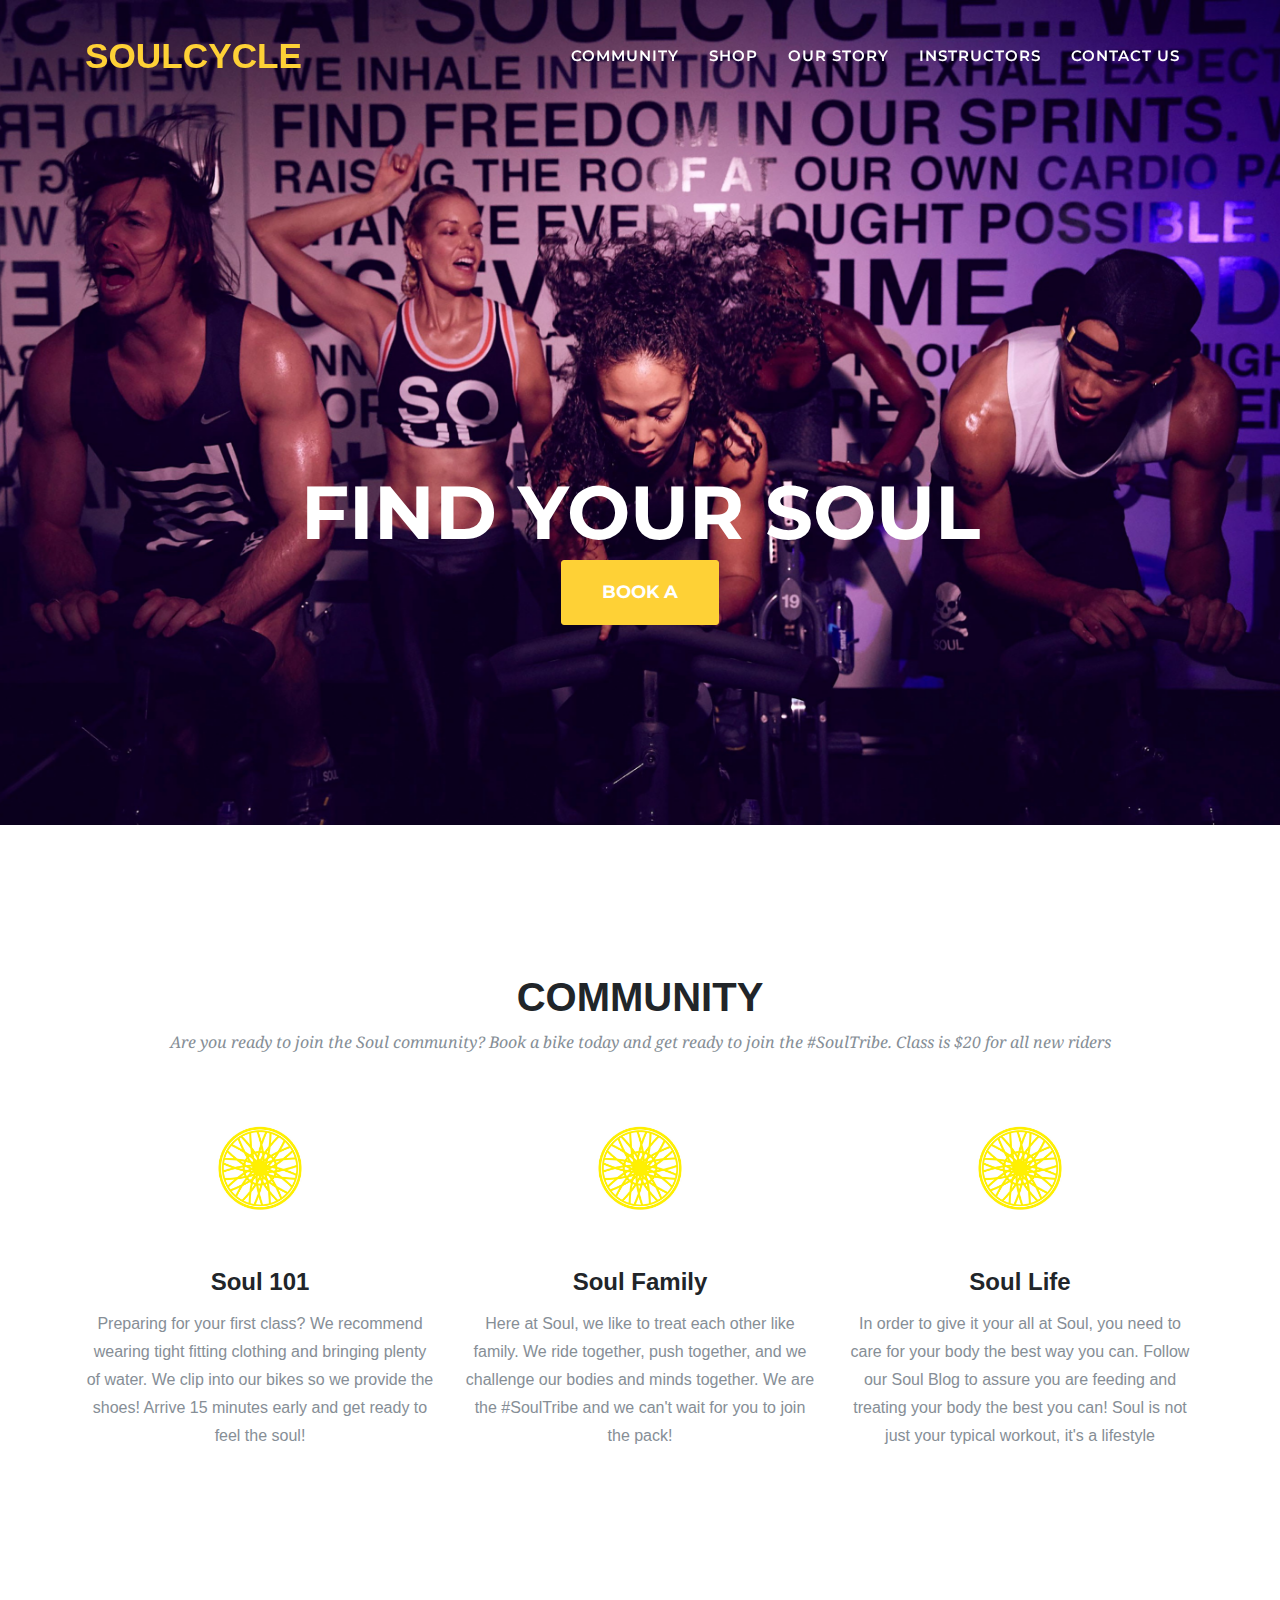
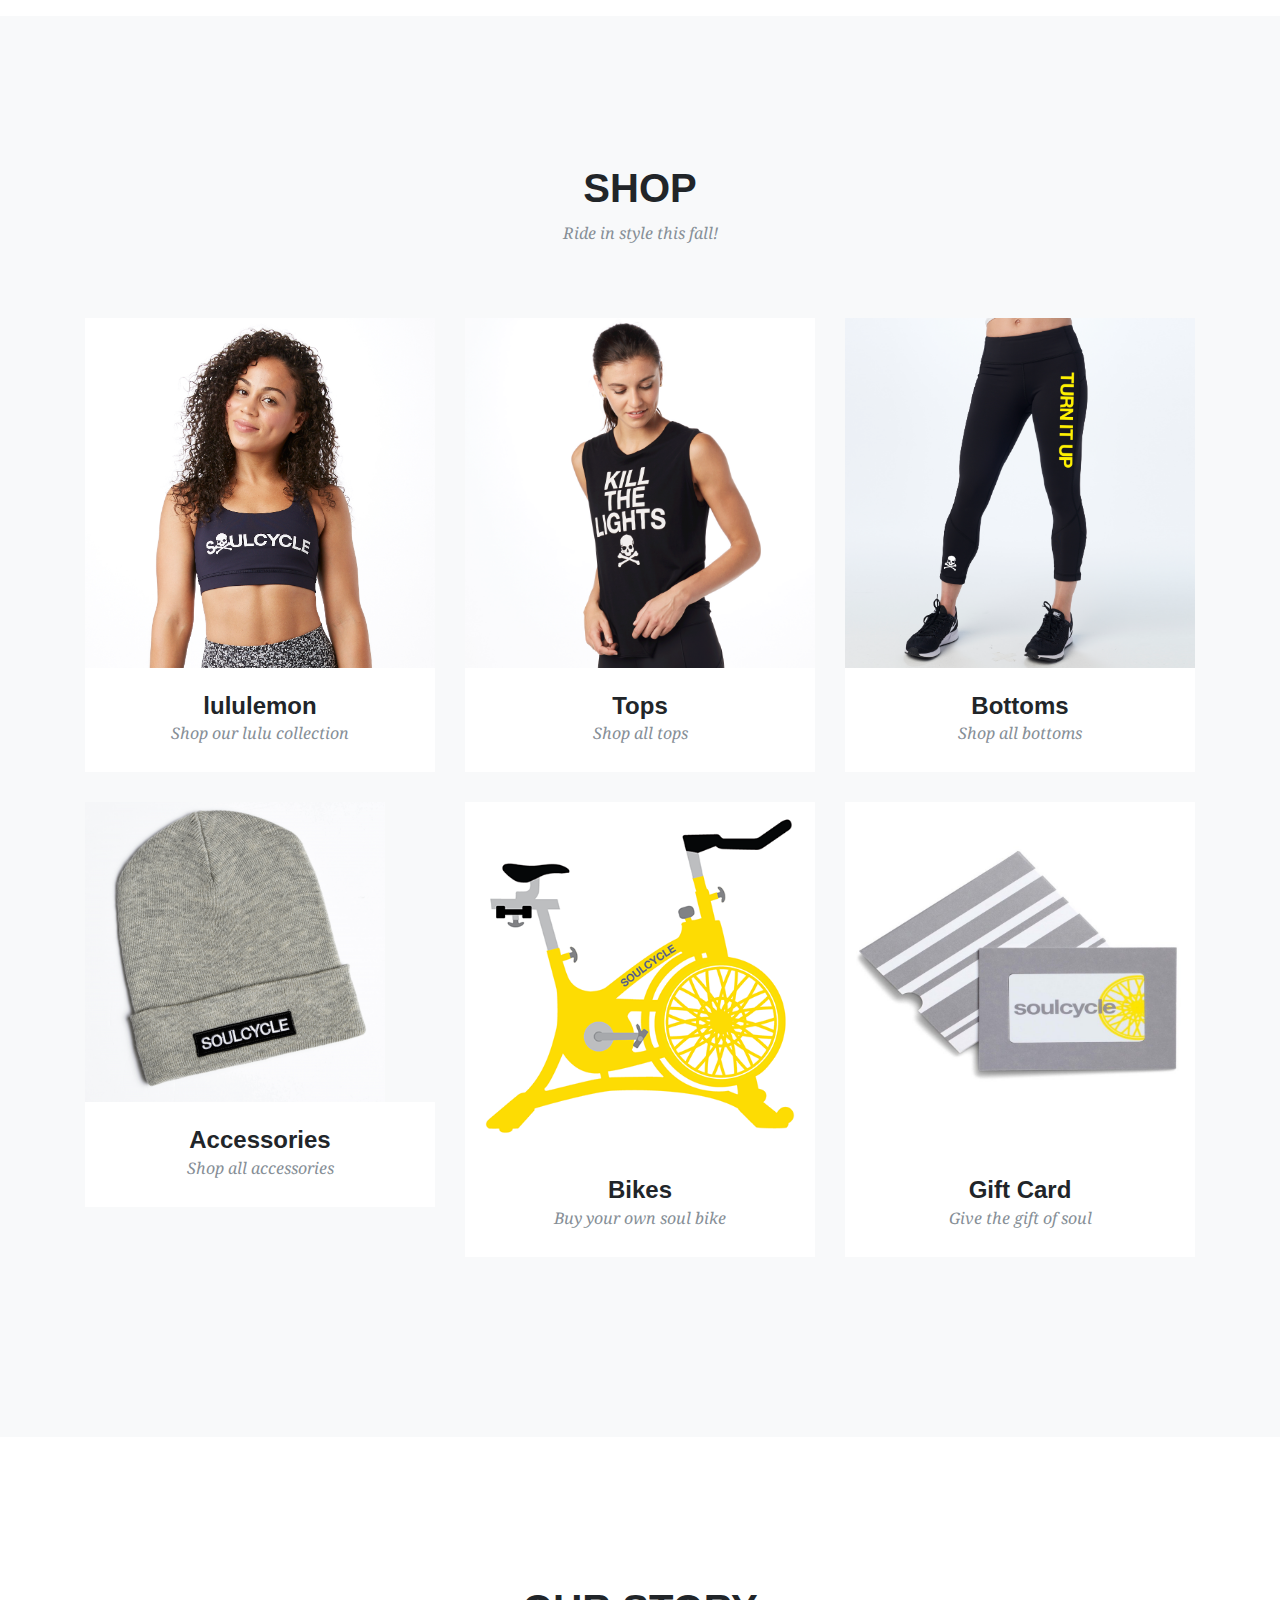
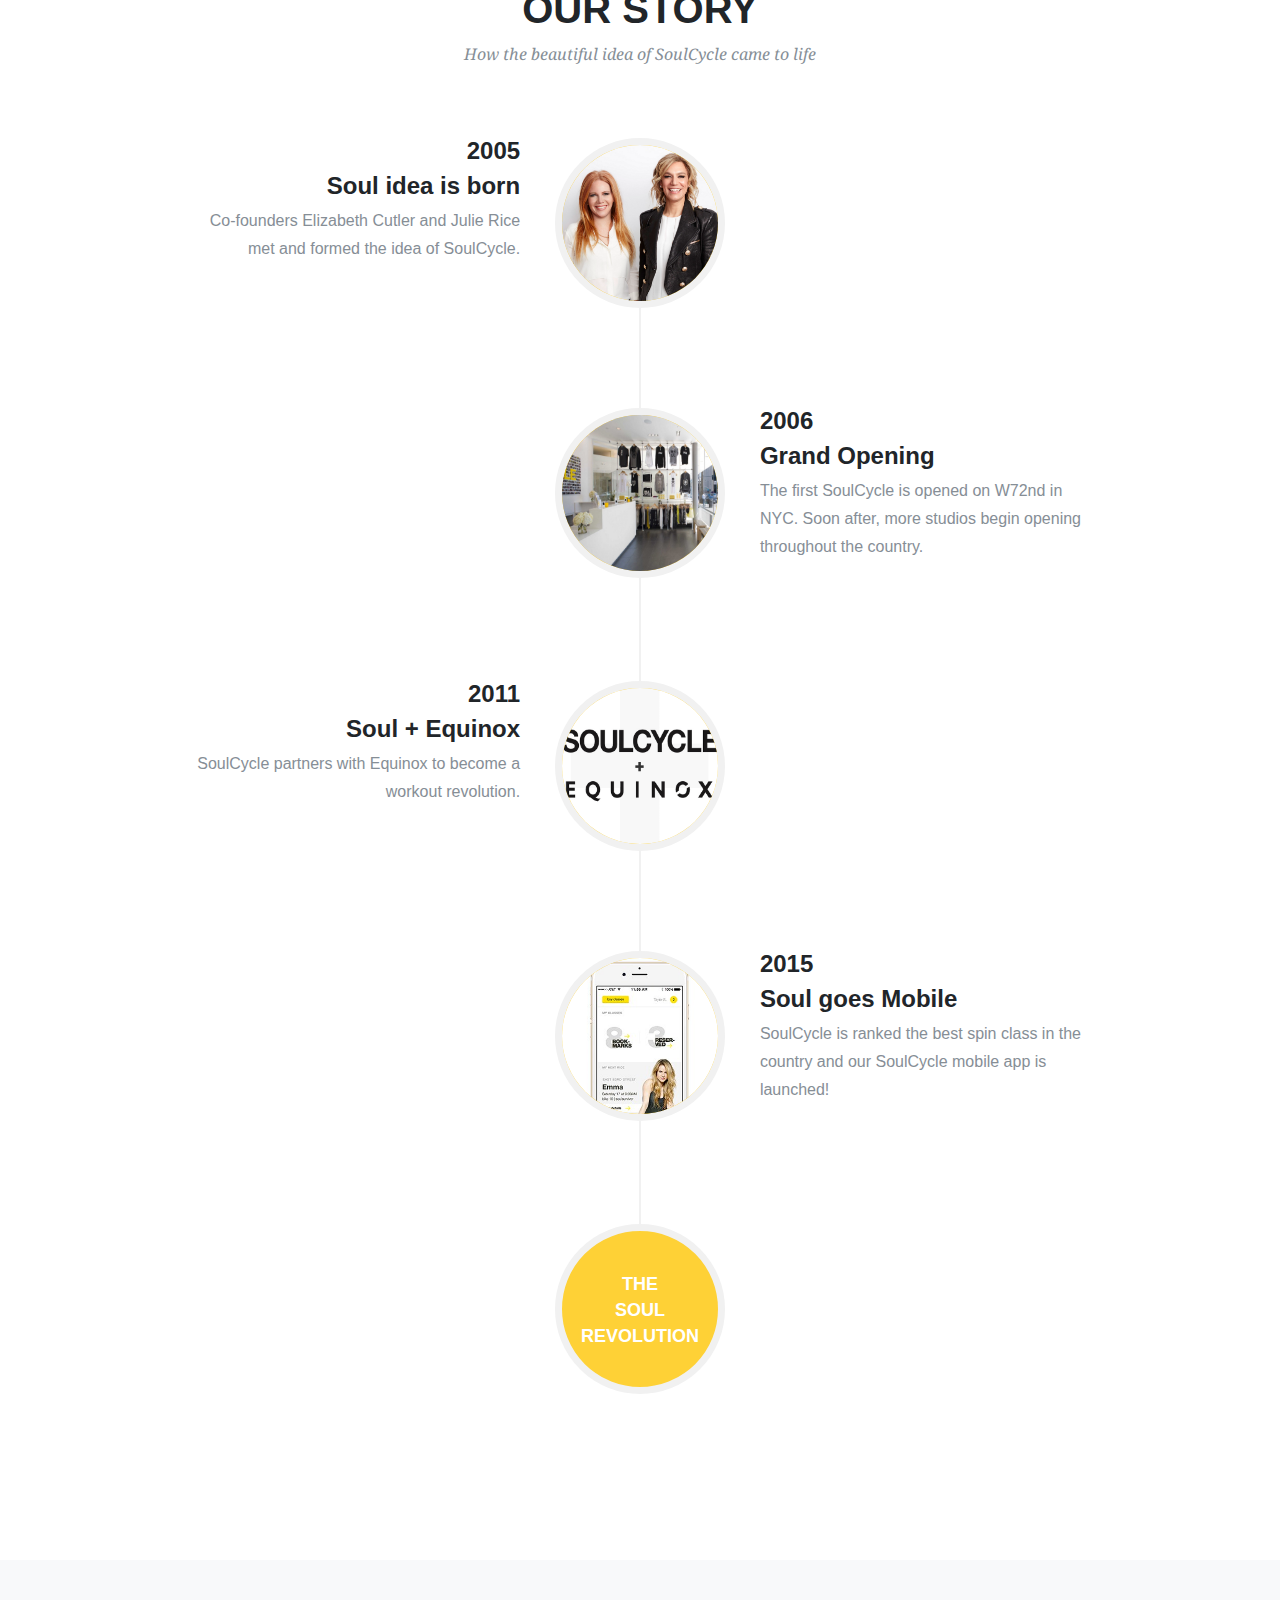
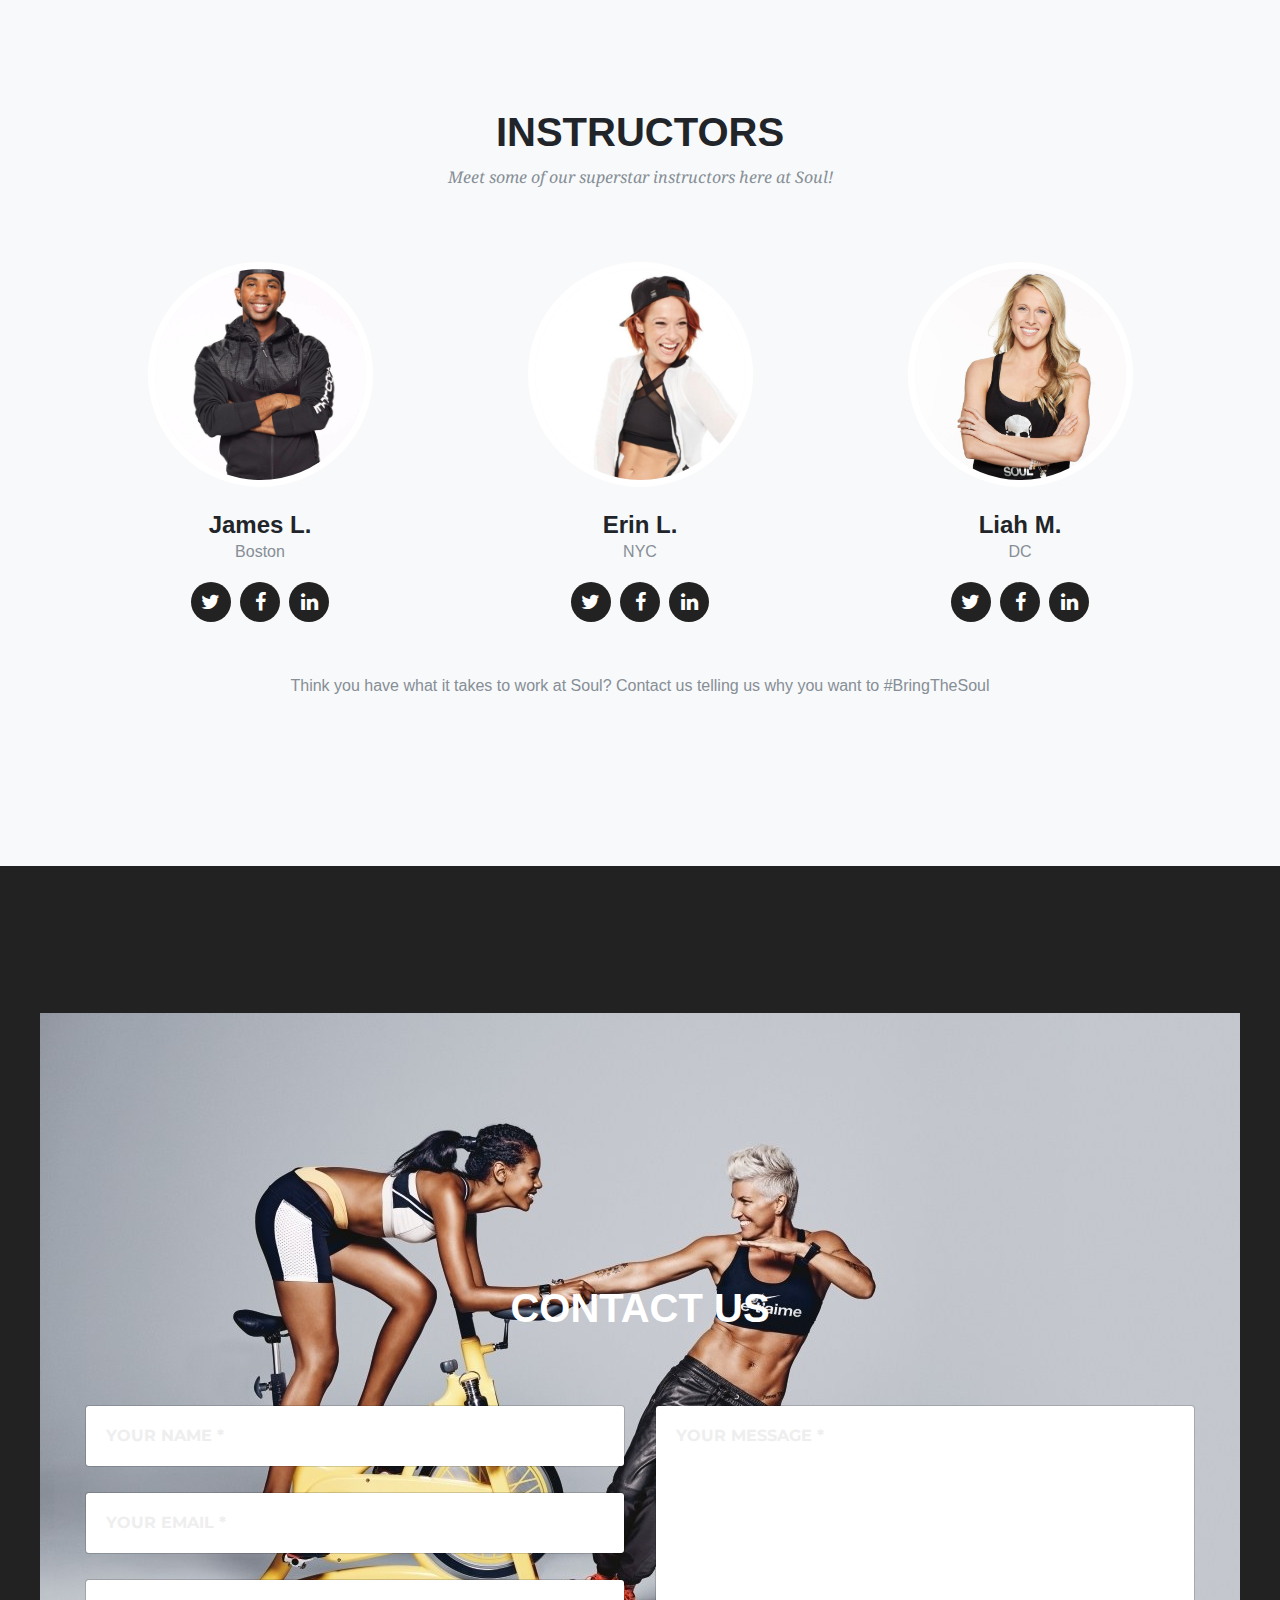
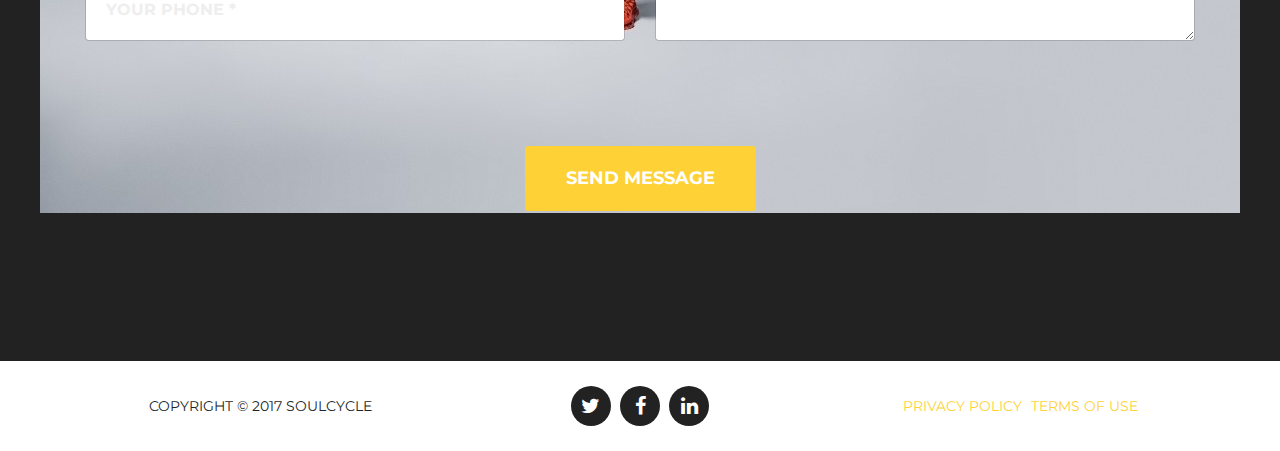
==== commit b13db01e: "Edited index" ====
--- a/index.html
+++ b/index.html
@@ -63,7 +63,7 @@
         <div class="intro-text">
           <div class="intro-lead-in"></div>
           <div class="intro-heading">Find Your Soul</div>
-          <a class="btn btn-xl js-scroll-trigger" href="#community">Book a Bike</a>
+          <a class="btn btn-xl js-scroll-trigger" href="#community">Book a </a>
 
          
         </div>
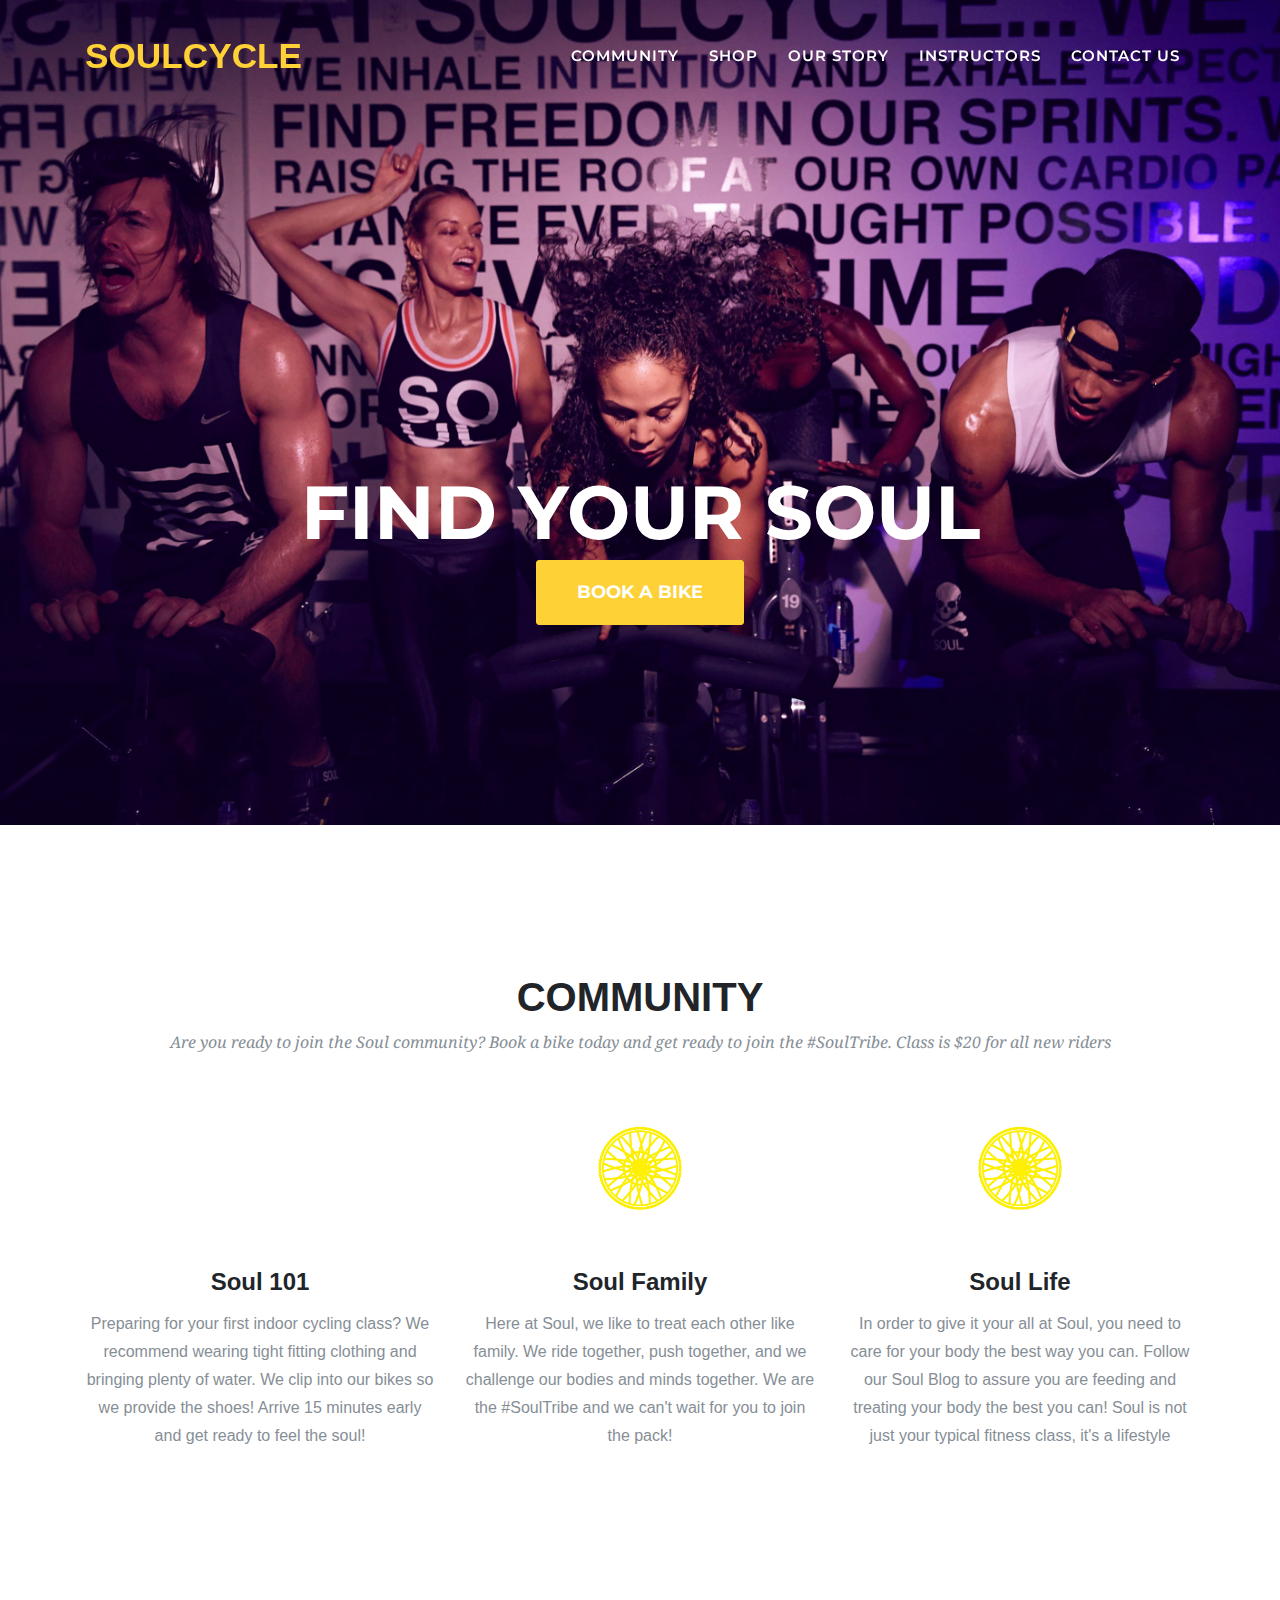
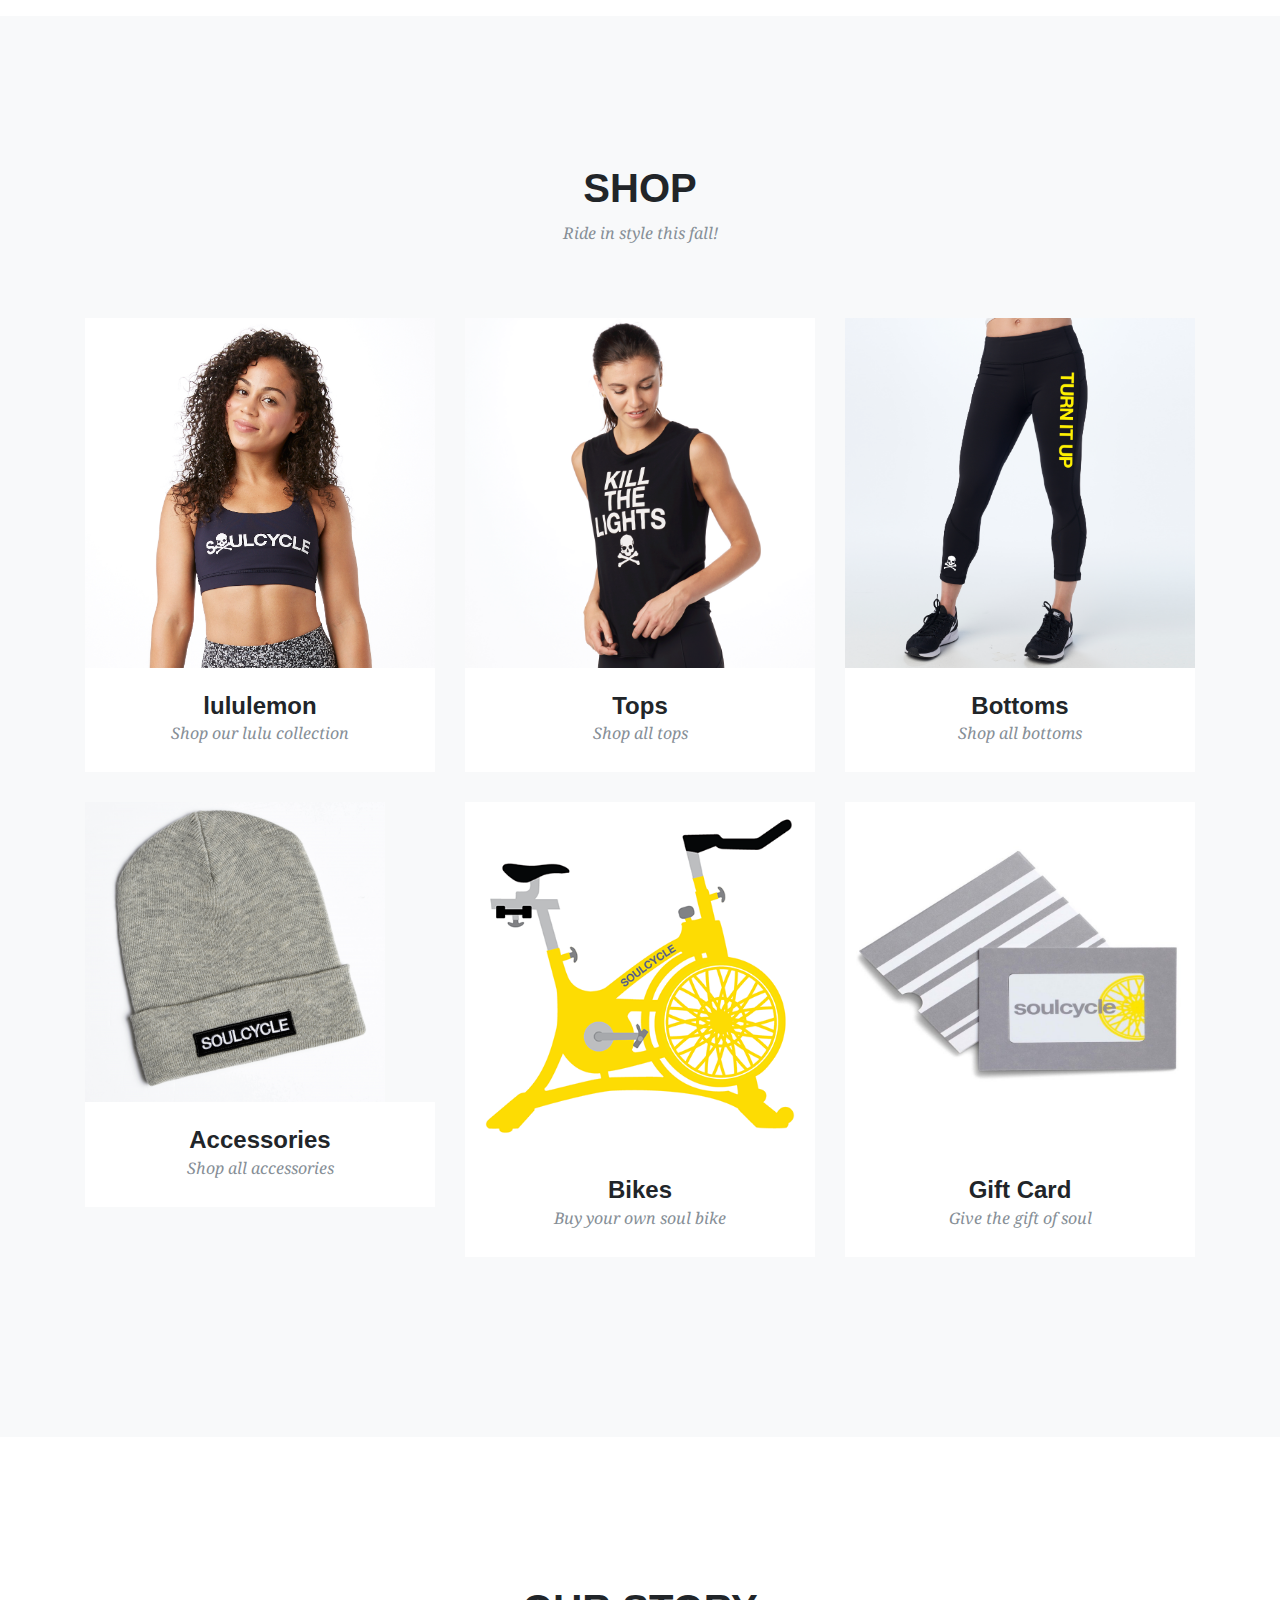
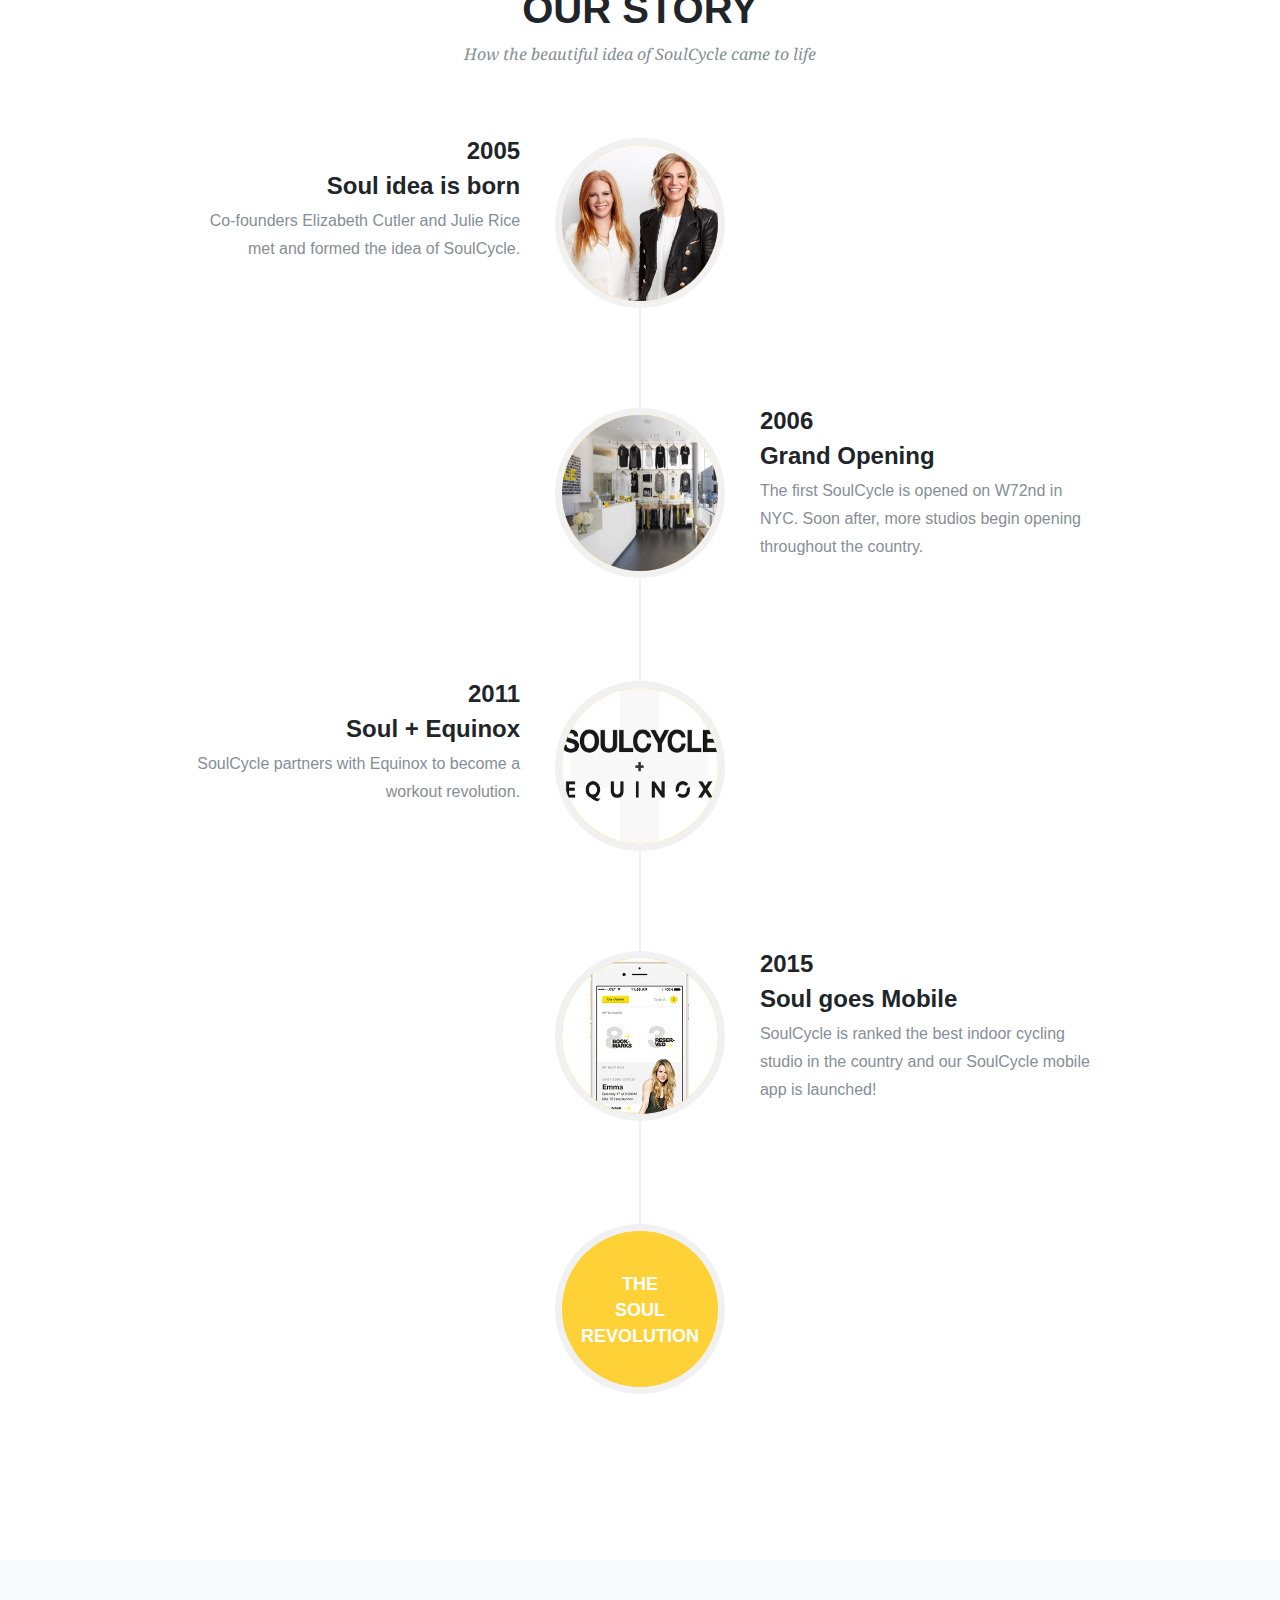
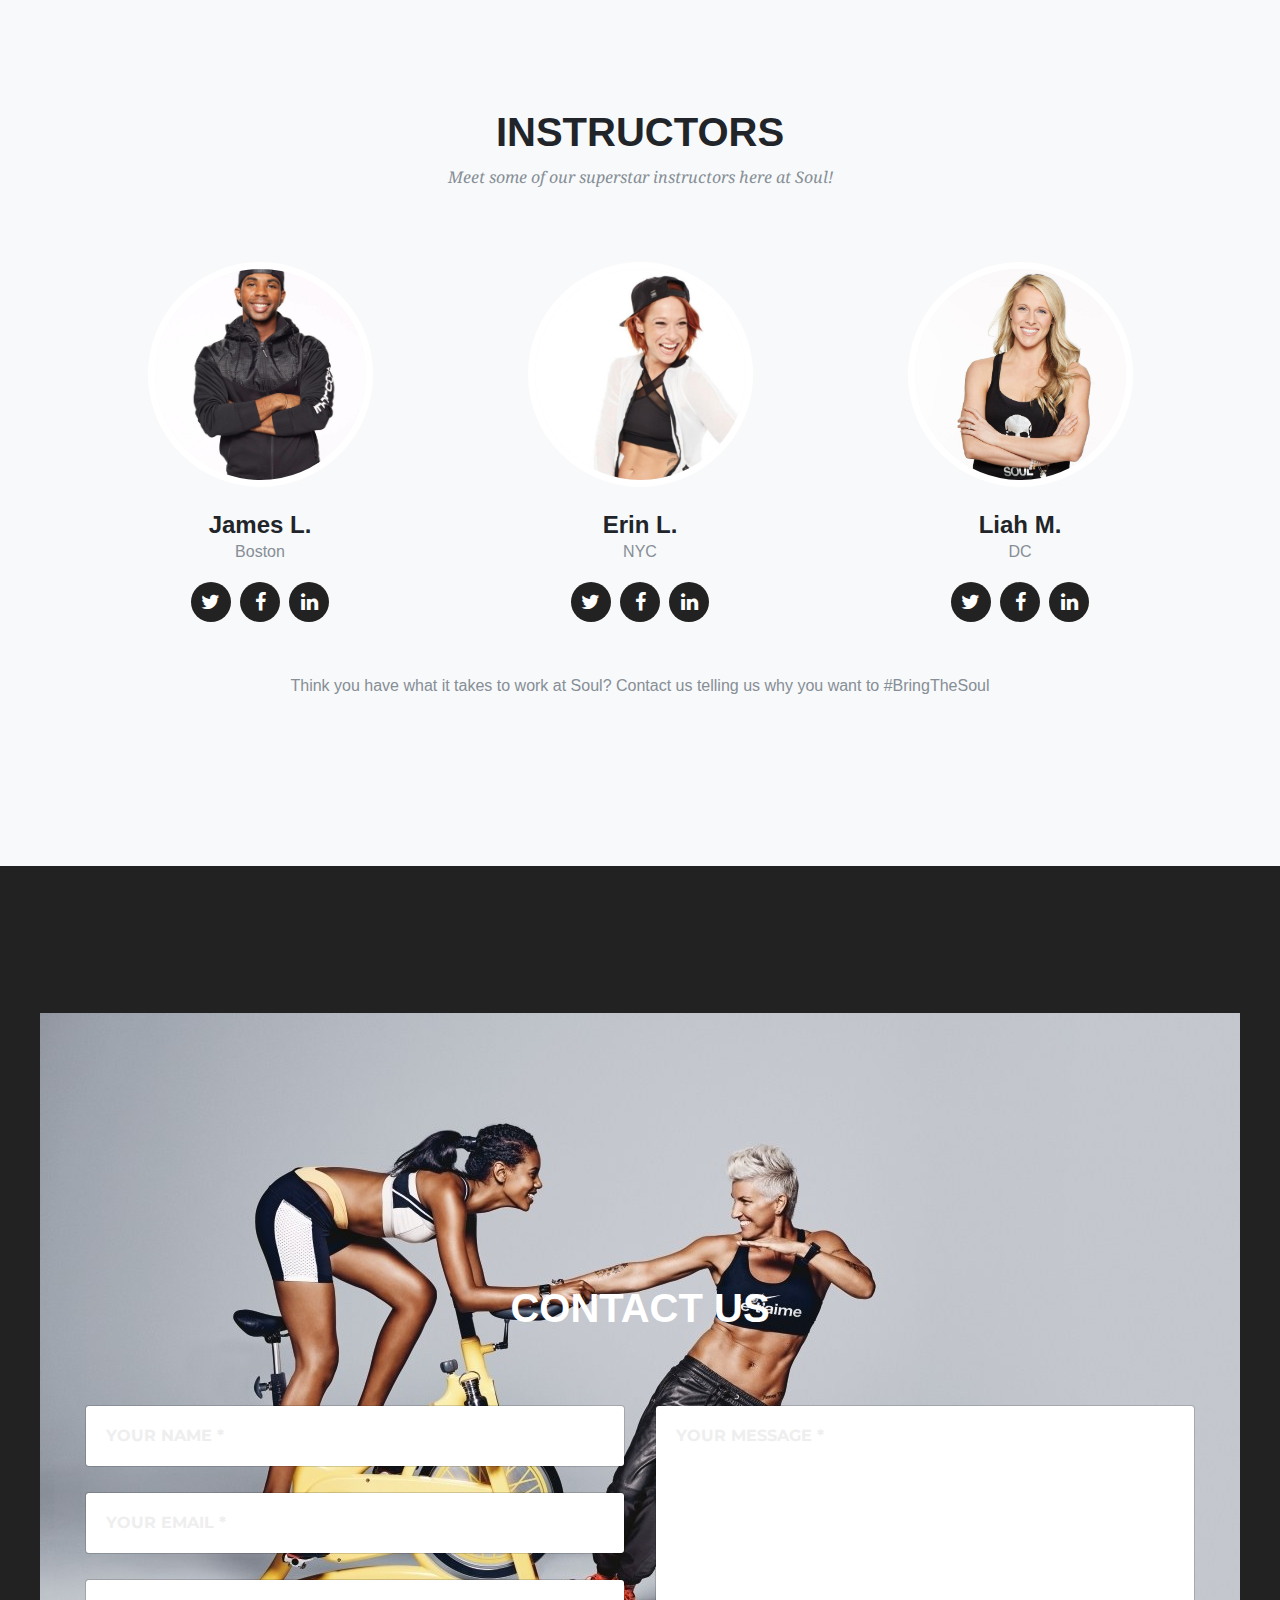
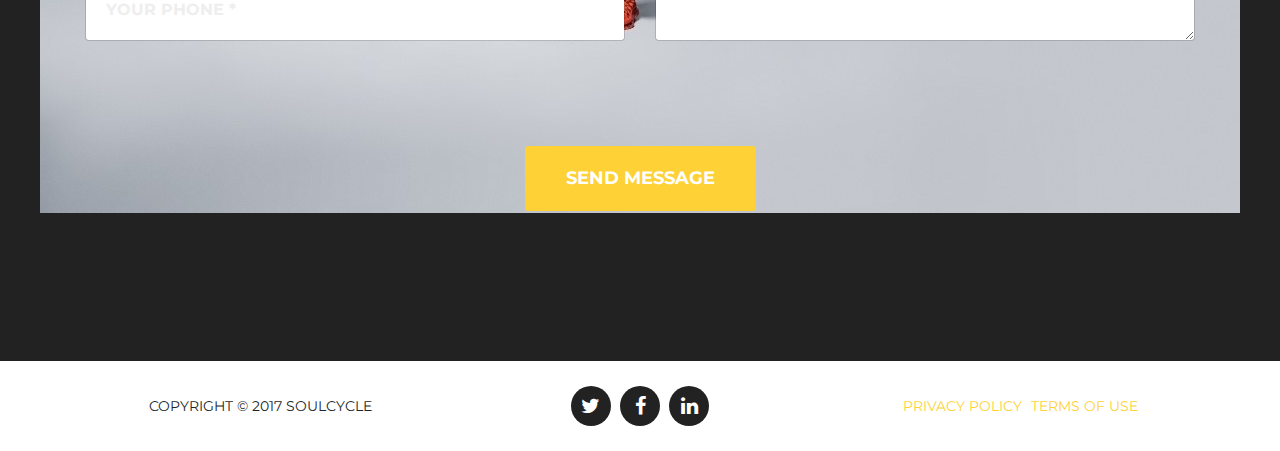
==== commit 871a549f: "Edited SoulCycle website" ====
--- a/index.html
+++ b/index.html
@@ -5,9 +5,11 @@
 
     <meta charset="utf-8">
     <meta name="viewport" content="width=device-width, initial-scale=1, shrink-to-fit=no">
-    <meta name="description" content="">
-    <meta name="author" content="">
-
+    <!-- Added meta description of SoulCycle -->
+    <meta name="description" content="SoulCycle has revolutionized indoor cycling and taken the world of fitness by storm. 45 minutes to take your journey. Change your body. Find your SOUL.">
+    <meta name="keywords" content="Spin|Spin Studios|Cycling|Fitness|Indoor Cycling">
+
+   <!-- Changed title tag to SoulCycle from IST 300 - SoulCycle -->
     <title>SoulCycle</title>
 
     <!-- Bootstrap core CSS -->
@@ -63,7 +65,7 @@
         <div class="intro-text">
           <div class="intro-lead-in"></div>
           <div class="intro-heading">Find Your Soul</div>
-          <a class="btn btn-xl js-scroll-trigger" href="#community">Book a </a>
+          <a class="btn btn-xl js-scroll-trigger" href="#community">Book a Bike </a>
 
          
         </div>
@@ -71,22 +73,24 @@
     </header>
 
     <!-- Community -->
+    <!-- Edited "keyword abuse" issues -- using word spin way too often - made it flow more -->
     <section id="community">
       <div class="container">
         <div class="row">
           <div class="col-lg-12 text-center">
             <h2 class="section-heading">Community</h2>
+    <!-- Edited keyword domination -- used better keywords (cycling, fitness)-->
             <h3 class="section-subheading text-muted">Are you ready to join the Soul community? Book a bike today and get ready to join the #SoulTribe. Class is $20 for all new riders</h3>
           </div>
         </div>
         <div class="row text-center">
           <div class="col-md-4">
             <span class="fa-stack fa-4x">
-              <img class="img-fluid d-block mx-auto" src="img/wheel.jpg" alt="">
-              
+              <img class="img-fluid d-block mx-auto" src="img/whee l.jpg" alt="">
+     <!-- Edited duplicate content -- removed repetitive content & info.-->          
             </span>
             <h4 class="service-heading">Soul 101</h4>
-            <p class="text-muted">Preparing for your first class? We recommend wearing tight fitting clothing and bringing plenty of water. We clip into our bikes so we provide the shoes! Arrive 15 minutes early and get ready to feel the soul!</p>
+            <p class="text-muted">Preparing for your first indoor cycling class? We recommend wearing tight fitting clothing and bringing plenty of water. We clip into our bikes so we provide the shoes! Arrive 15 minutes early and get ready to feel the soul!</p>
           </div>
           <div class="col-md-4">
             <span class="fa-stack fa-4x">
@@ -100,7 +104,7 @@
               <img class="img-fluid d-block mx-auto" src="img/wheel.jpg" alt="">
             </span>
             <h4 class="service-heading">Soul Life</h4>
-            <p class="text-muted">In order to give it your all at Soul, you need to care for your body the best way you can. Follow our Soul Blog to assure you are feeding and treating your body the best you can! Soul is not just your typical workout, it's a lifestyle</p>
+            <p class="text-muted">In order to give it your all at Soul, you need to care for your body the best way you can. Follow our Soul Blog to assure you are feeding and treating your body the best you can! Soul is not just your typical fitness class, it's a lifestyle</p>
           </div>
         </div>
       </div>
@@ -269,7 +273,7 @@
                     <h4 class="subheading">Soul goes Mobile</h4>
                   </div>
                   <div class="timeline-body">
-                    <p class="text-muted">SoulCycle is ranked the best spin class in the country and our SoulCycle mobile app is launched!</p>
+                    <p class="text-muted">SoulCycle is ranked the best indoor cycling studio in the country and our SoulCycle mobile app is launched!</p>
                   </div>
                 </div>
               </li>
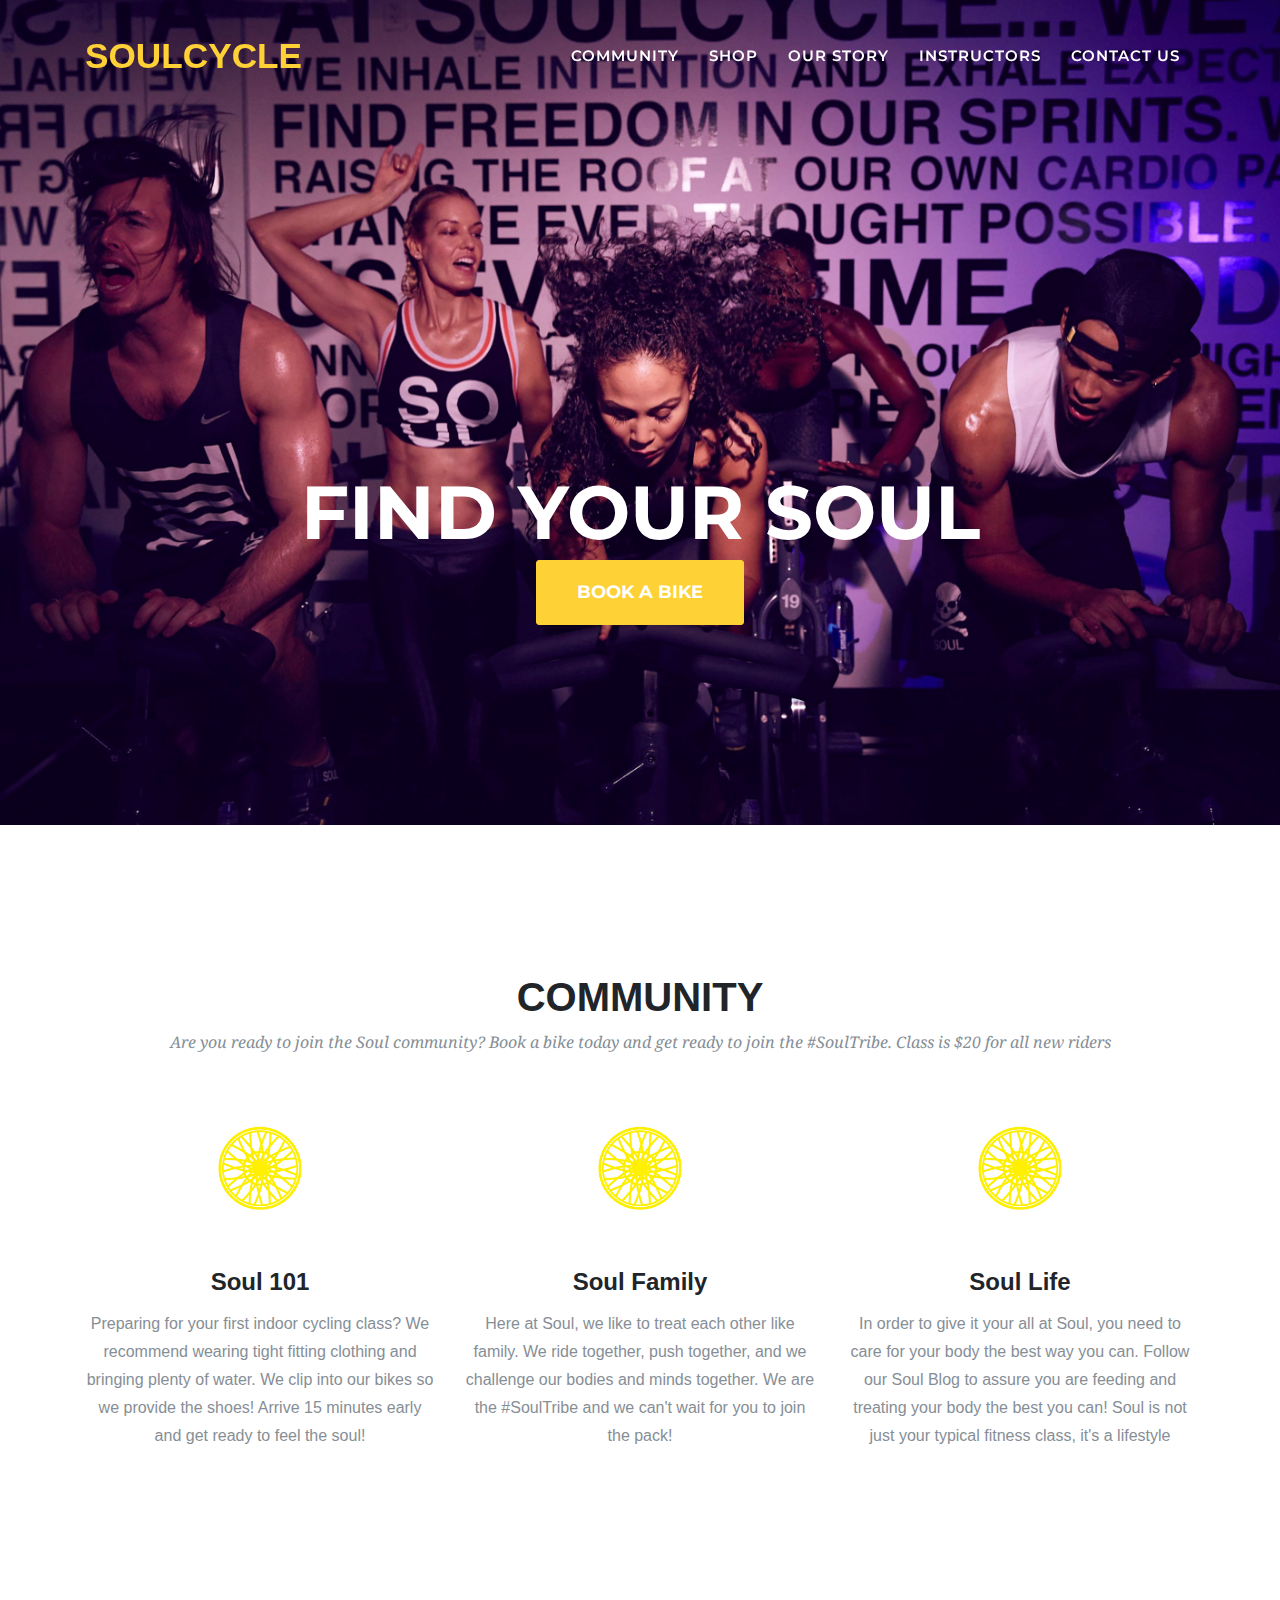
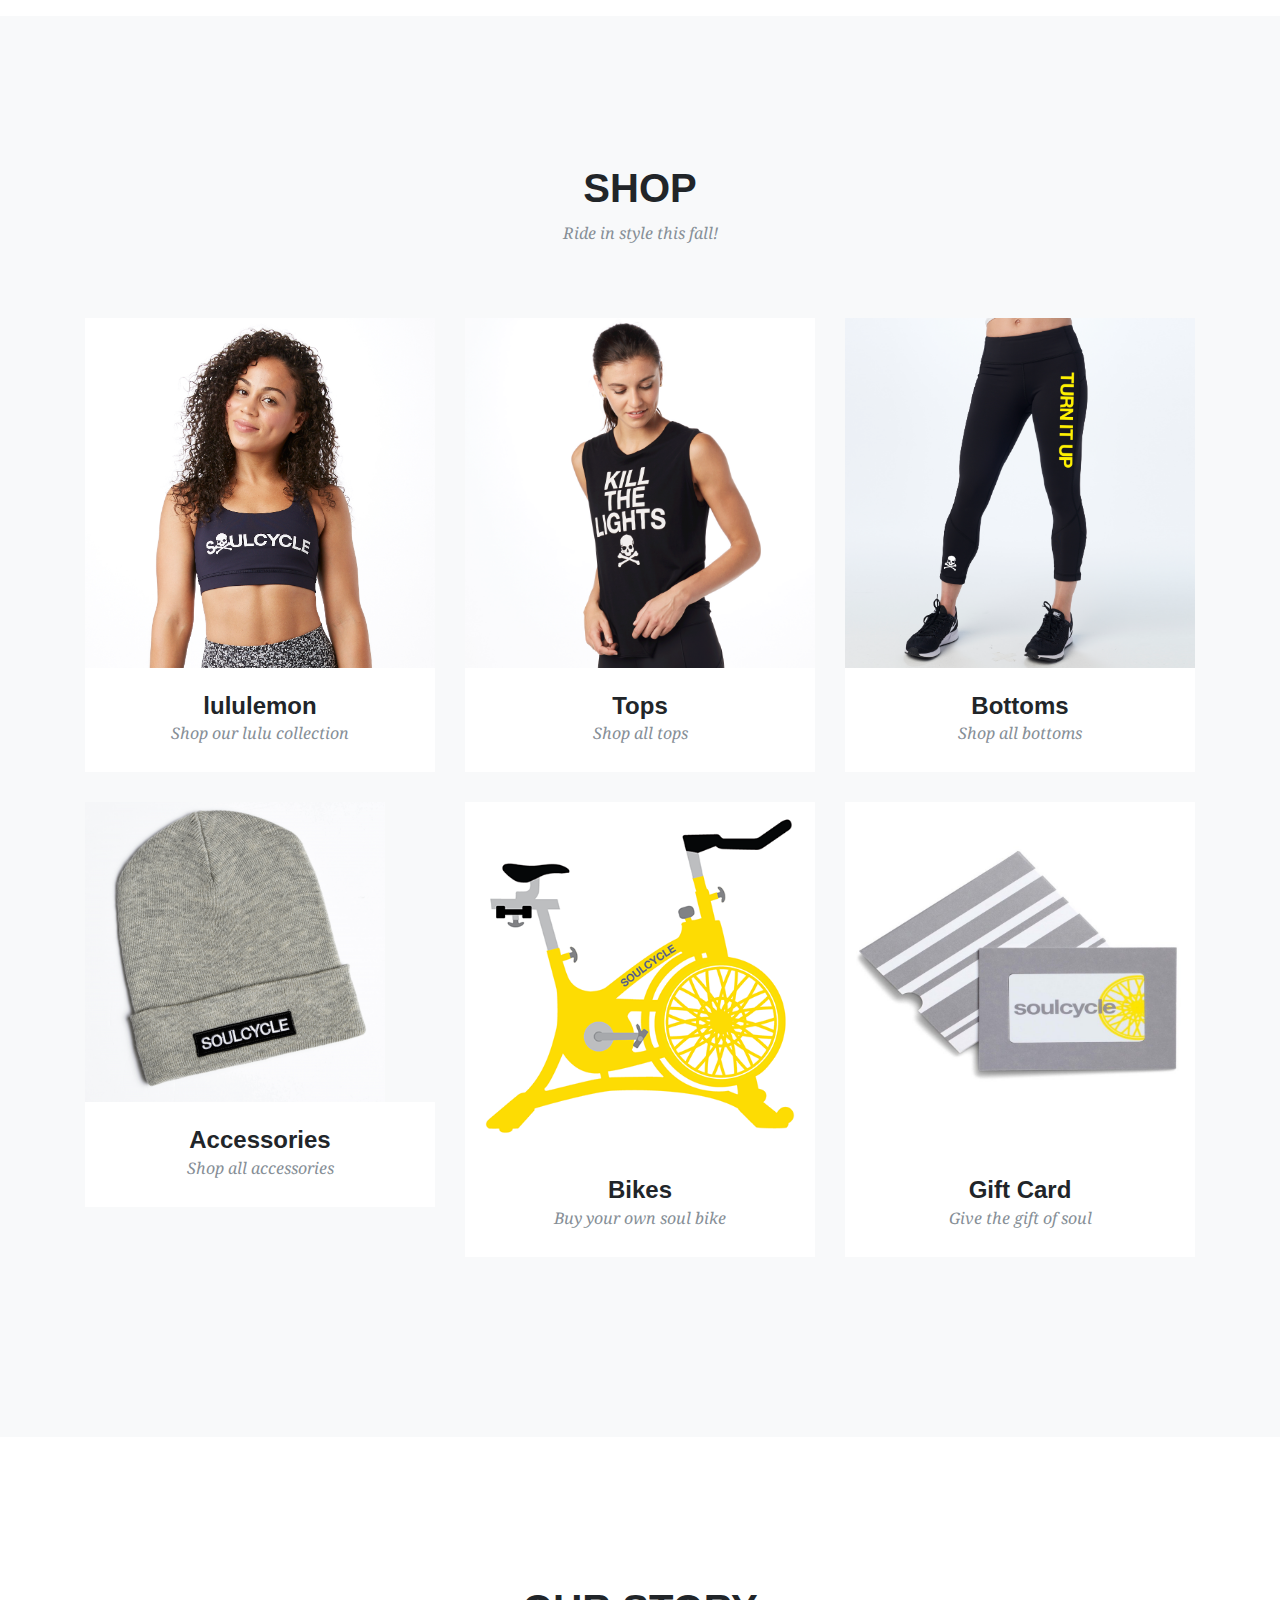
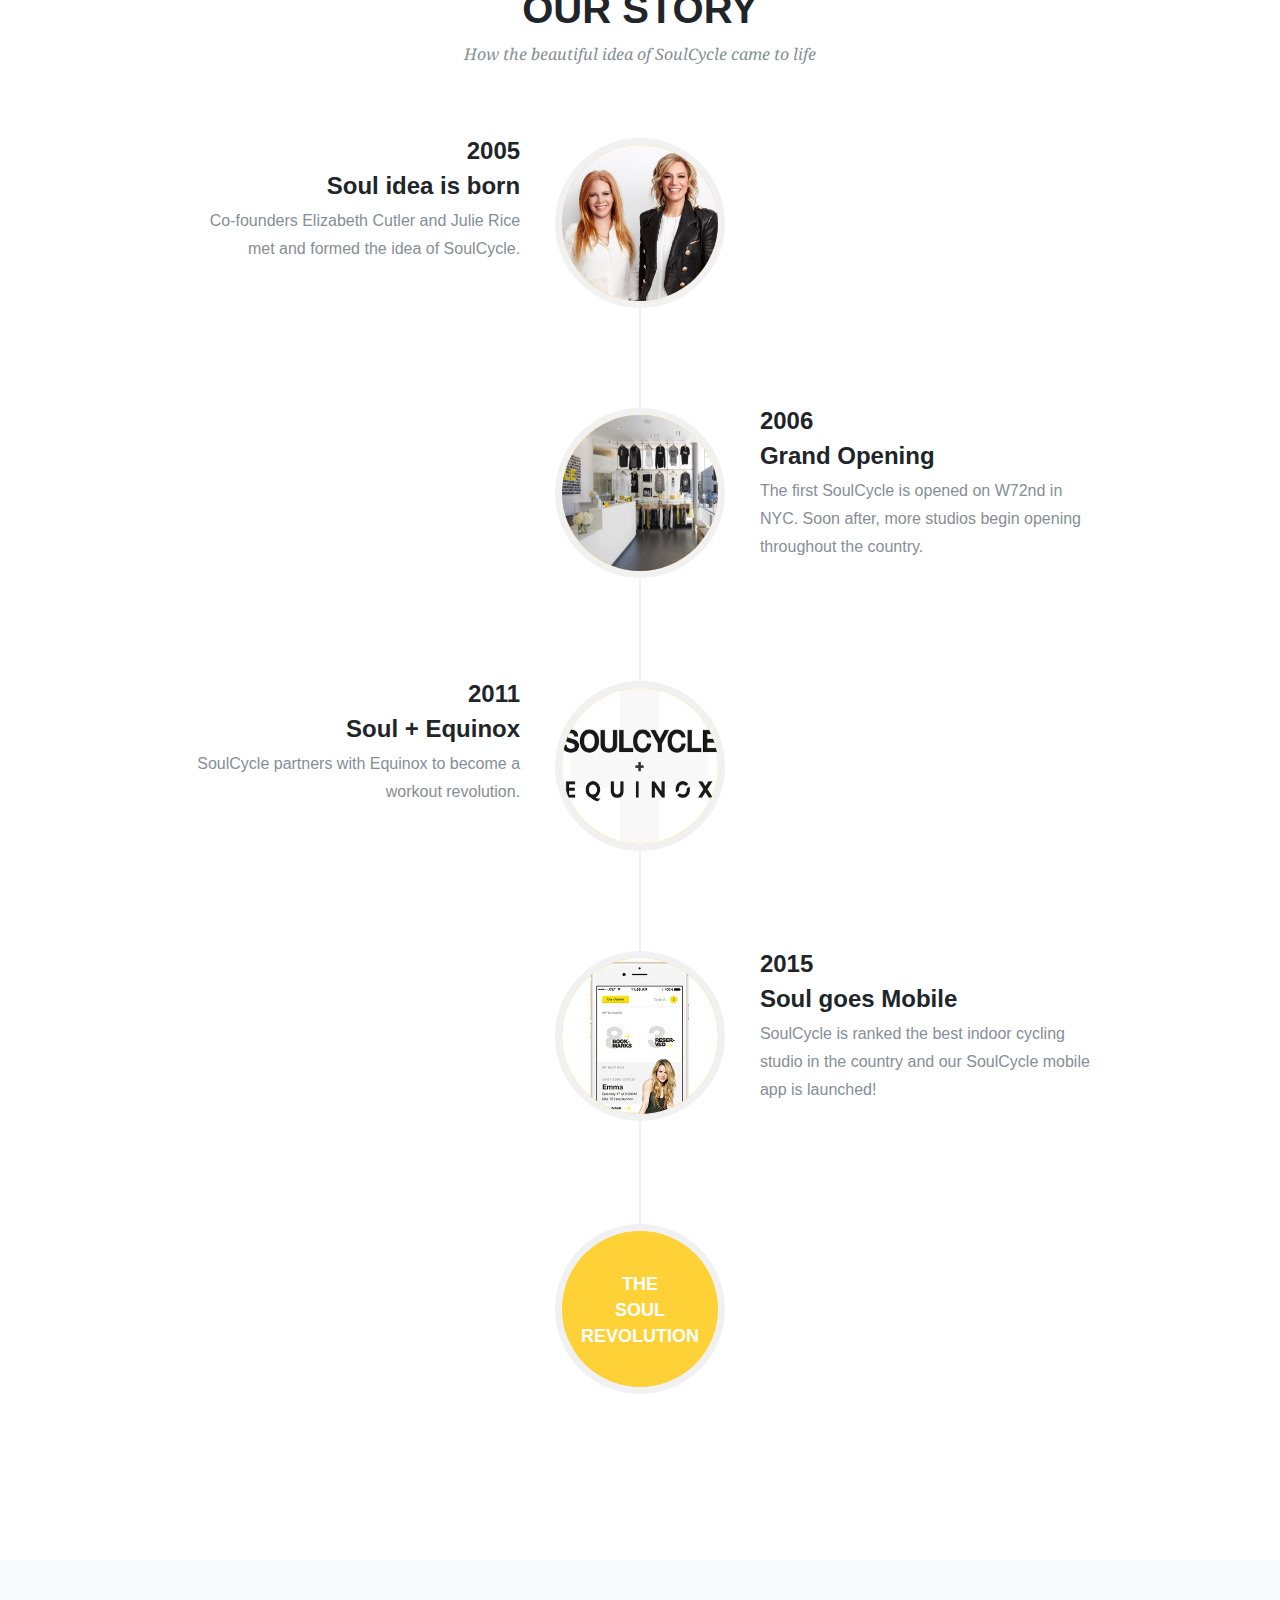
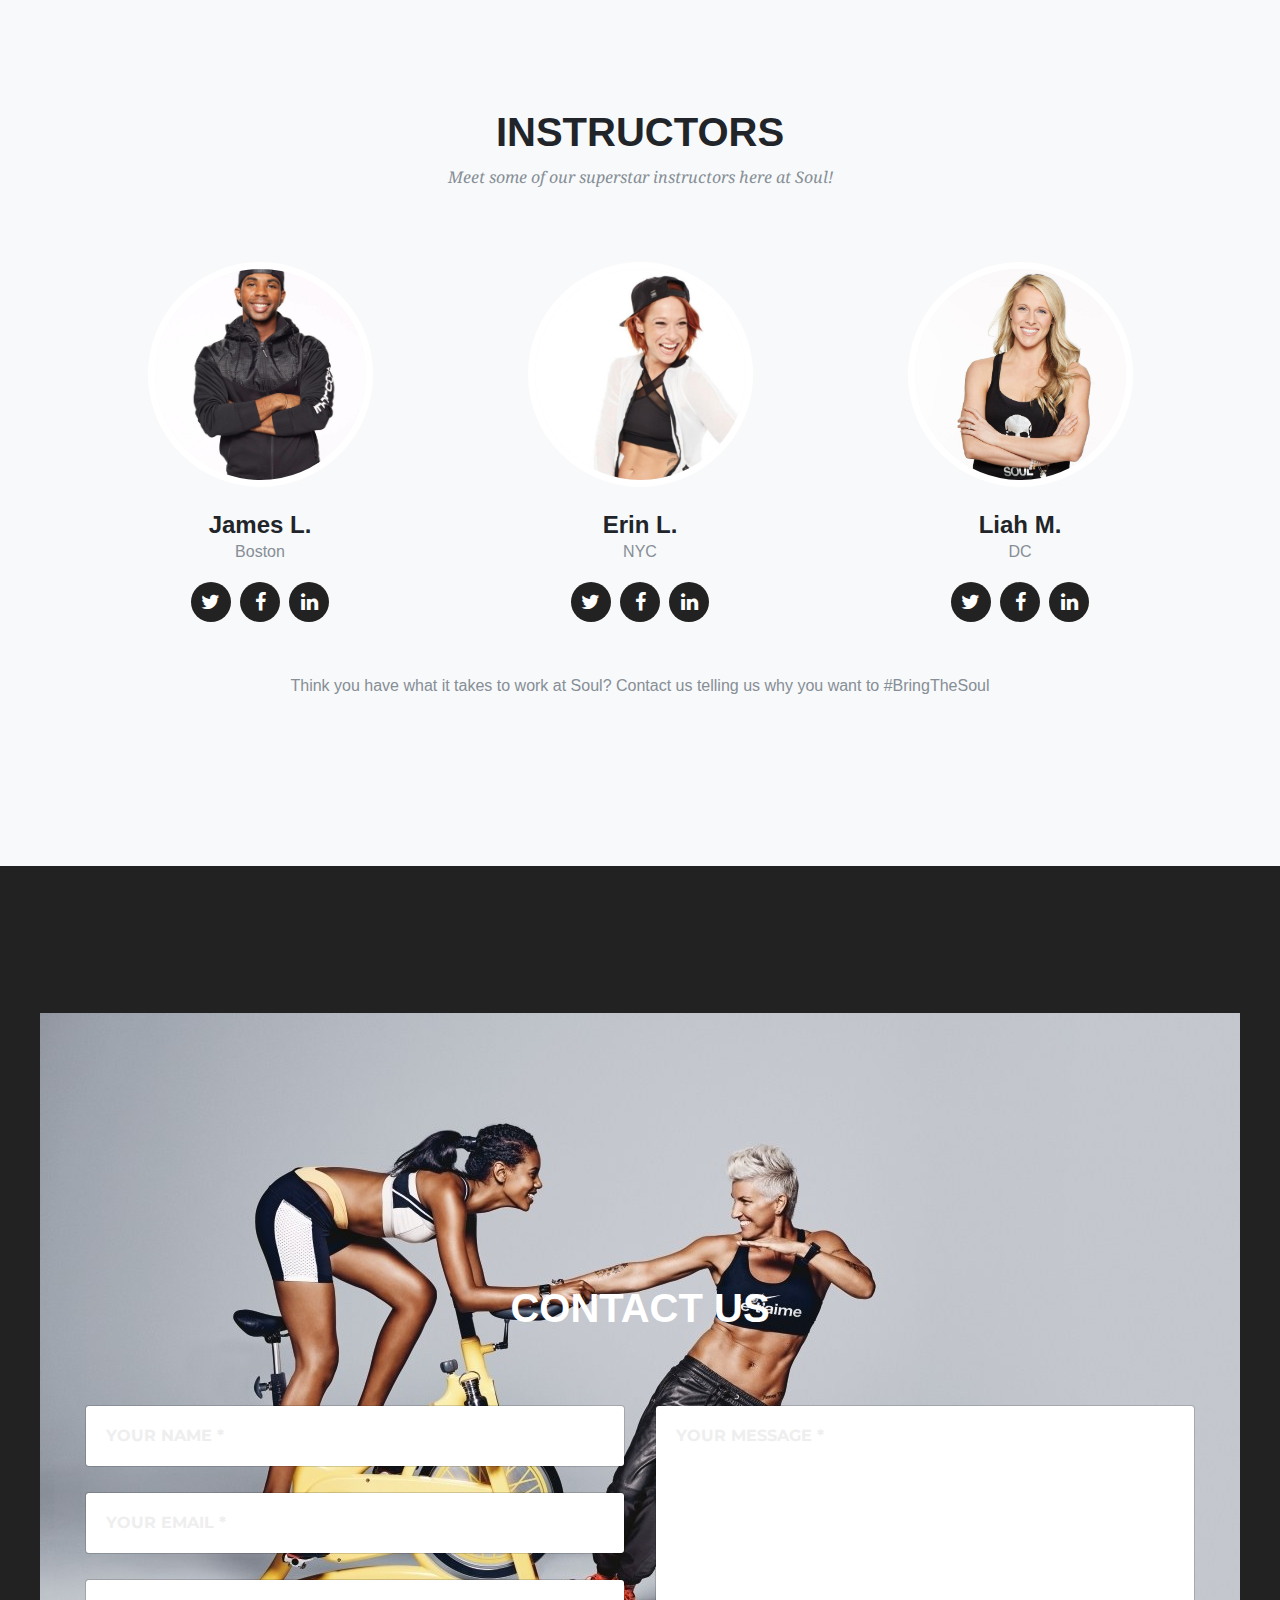
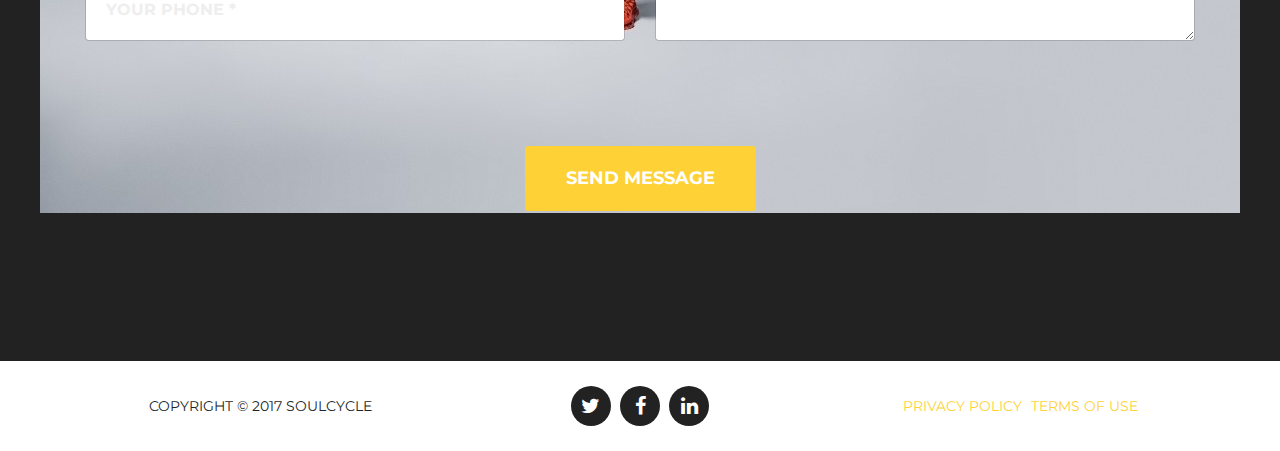
==== commit 87aa341a: "Edited image" ====
--- a/index.html
+++ b/index.html
@@ -86,7 +86,7 @@
         <div class="row text-center">
           <div class="col-md-4">
             <span class="fa-stack fa-4x">
-              <img class="img-fluid d-block mx-auto" src="img/whee l.jpg" alt="">
+              <img class="img-fluid d-block mx-auto" src="img/wheel.jpg" alt="">
      <!-- Edited duplicate content -- removed repetitive content & info.-->          
             </span>
             <h4 class="service-heading">Soul 101</h4>
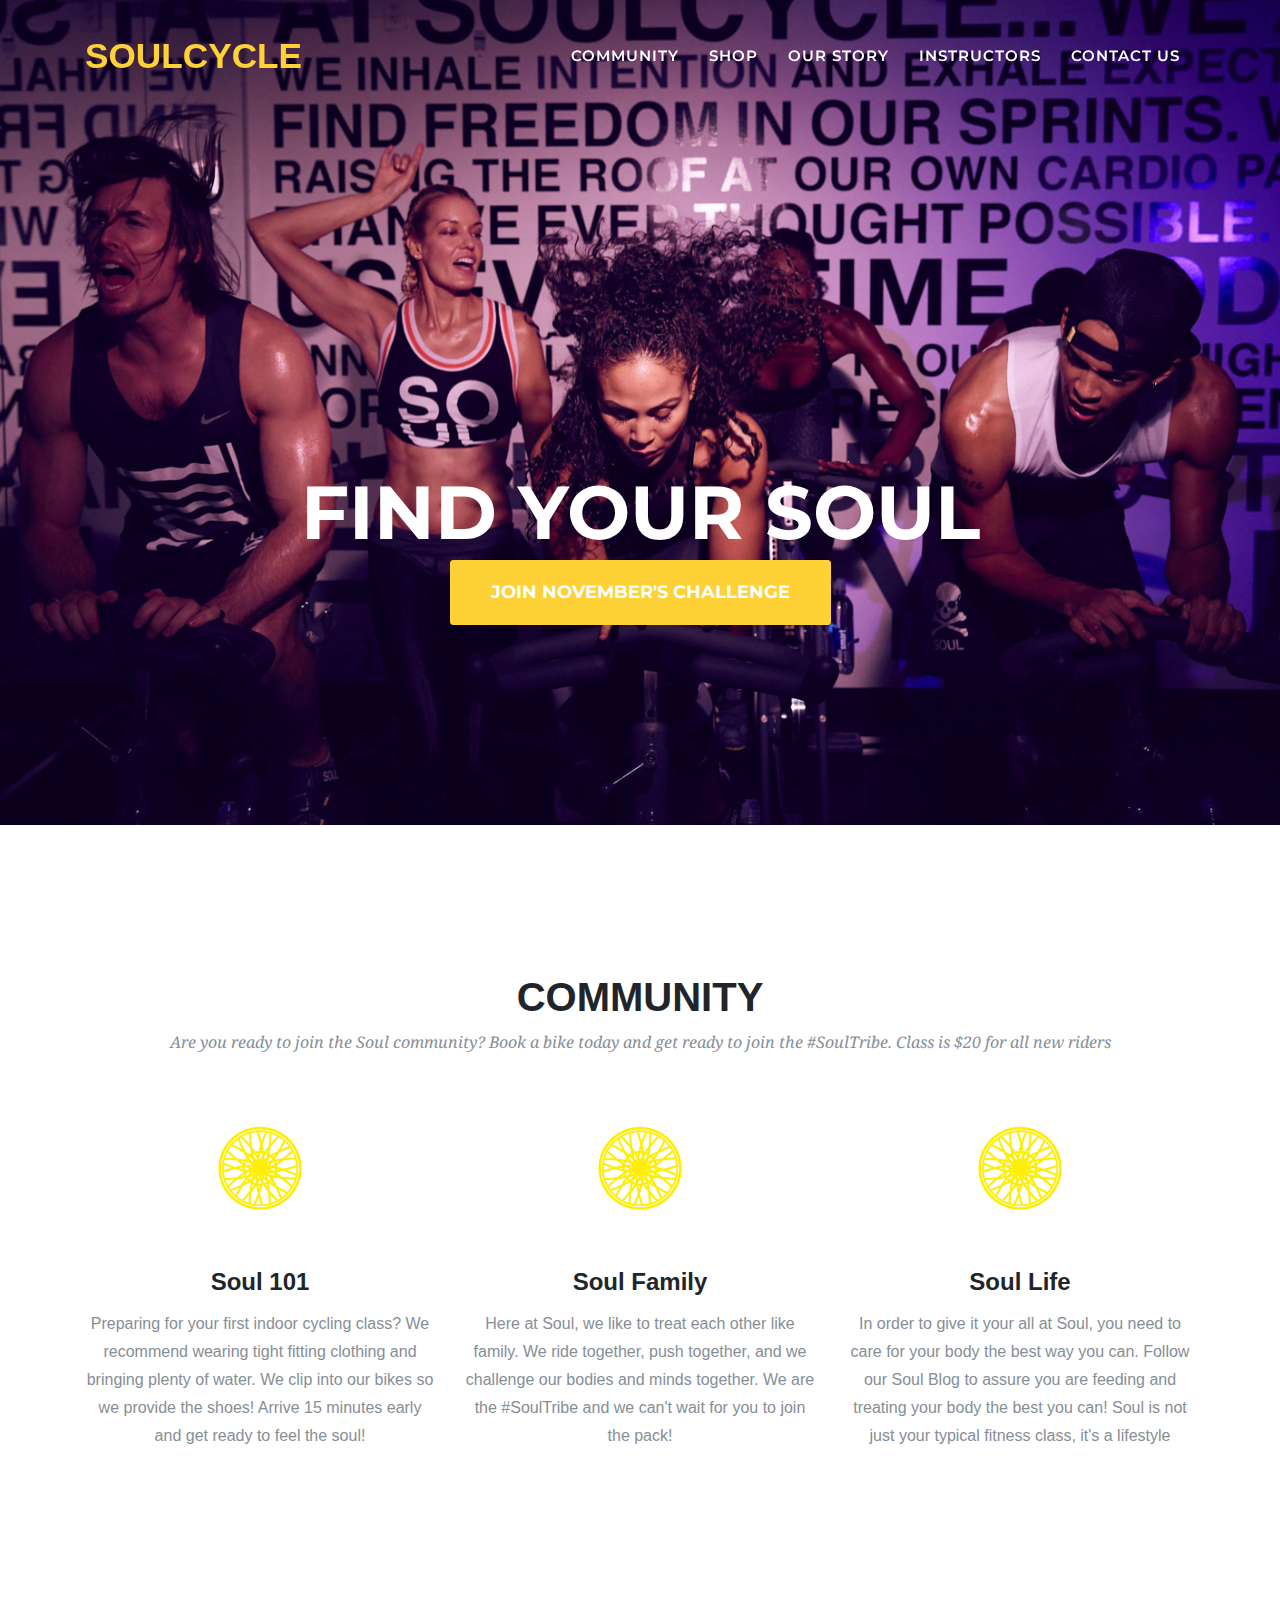
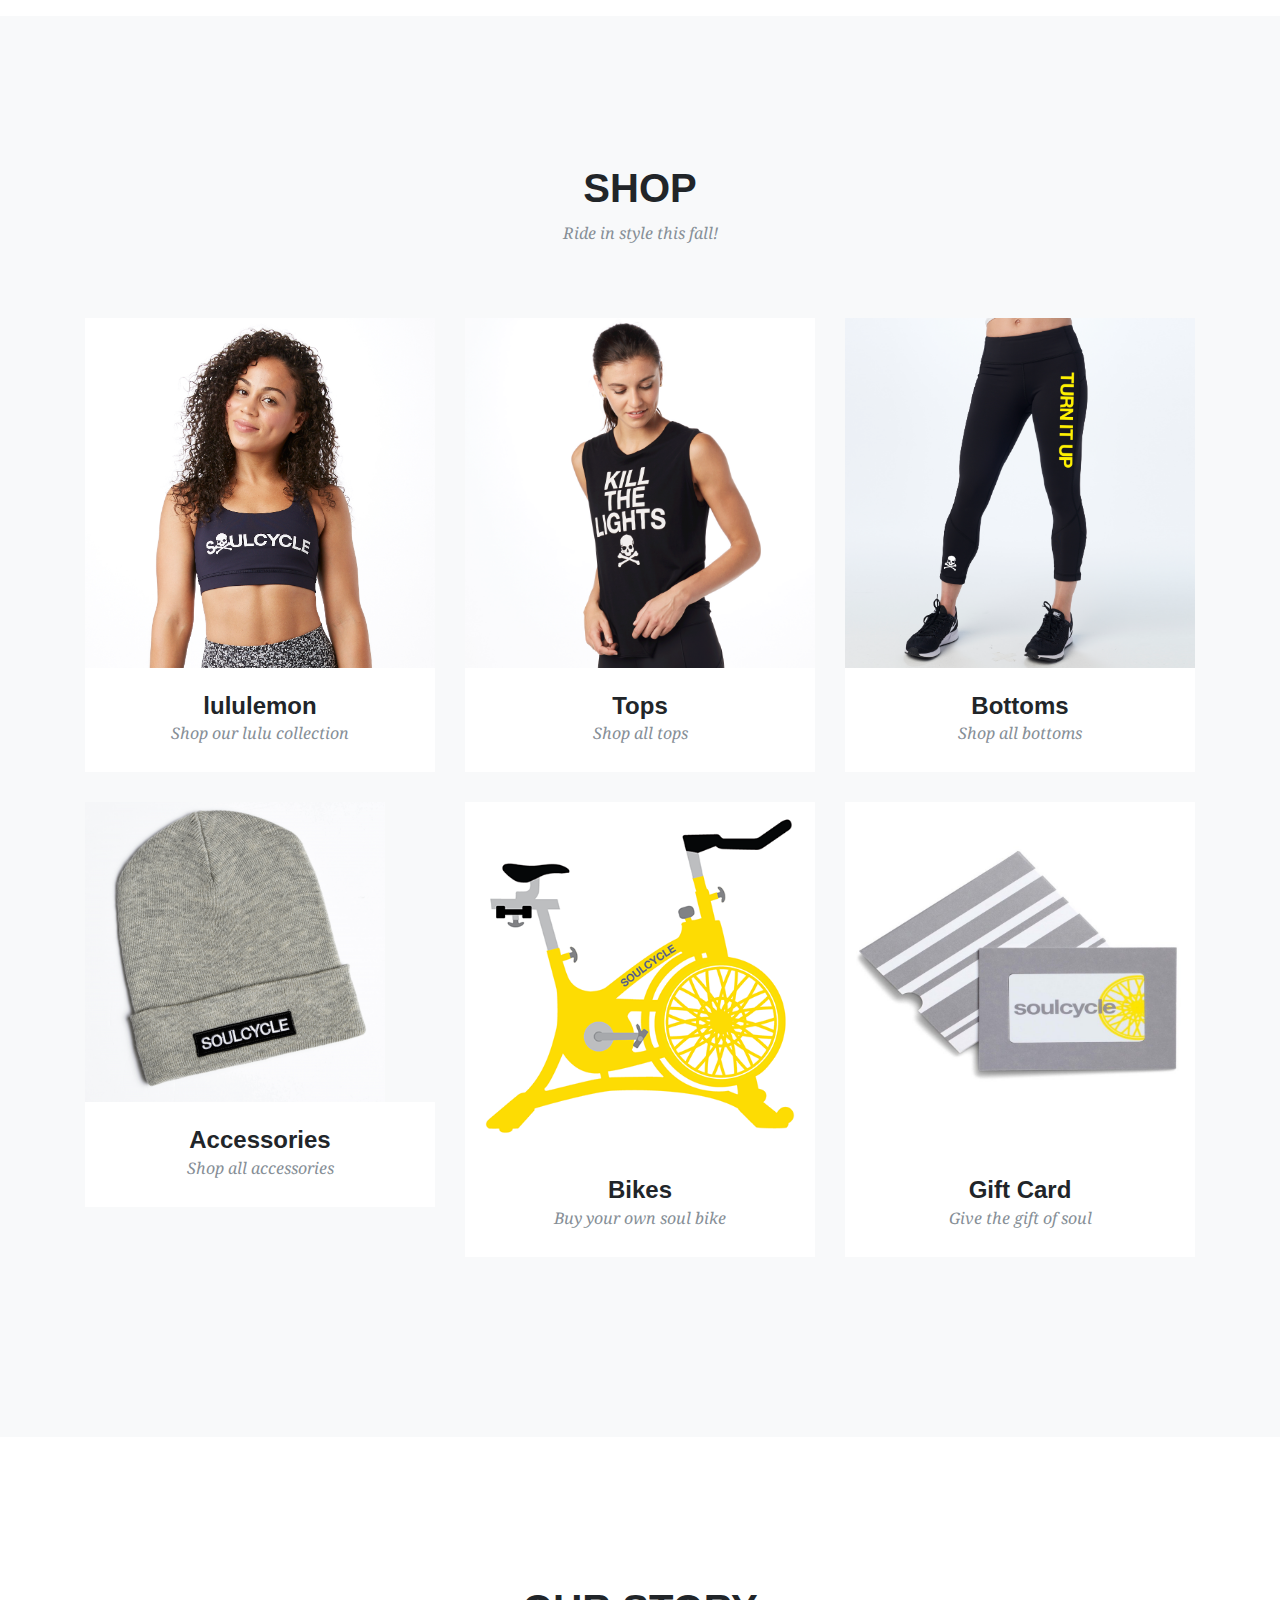
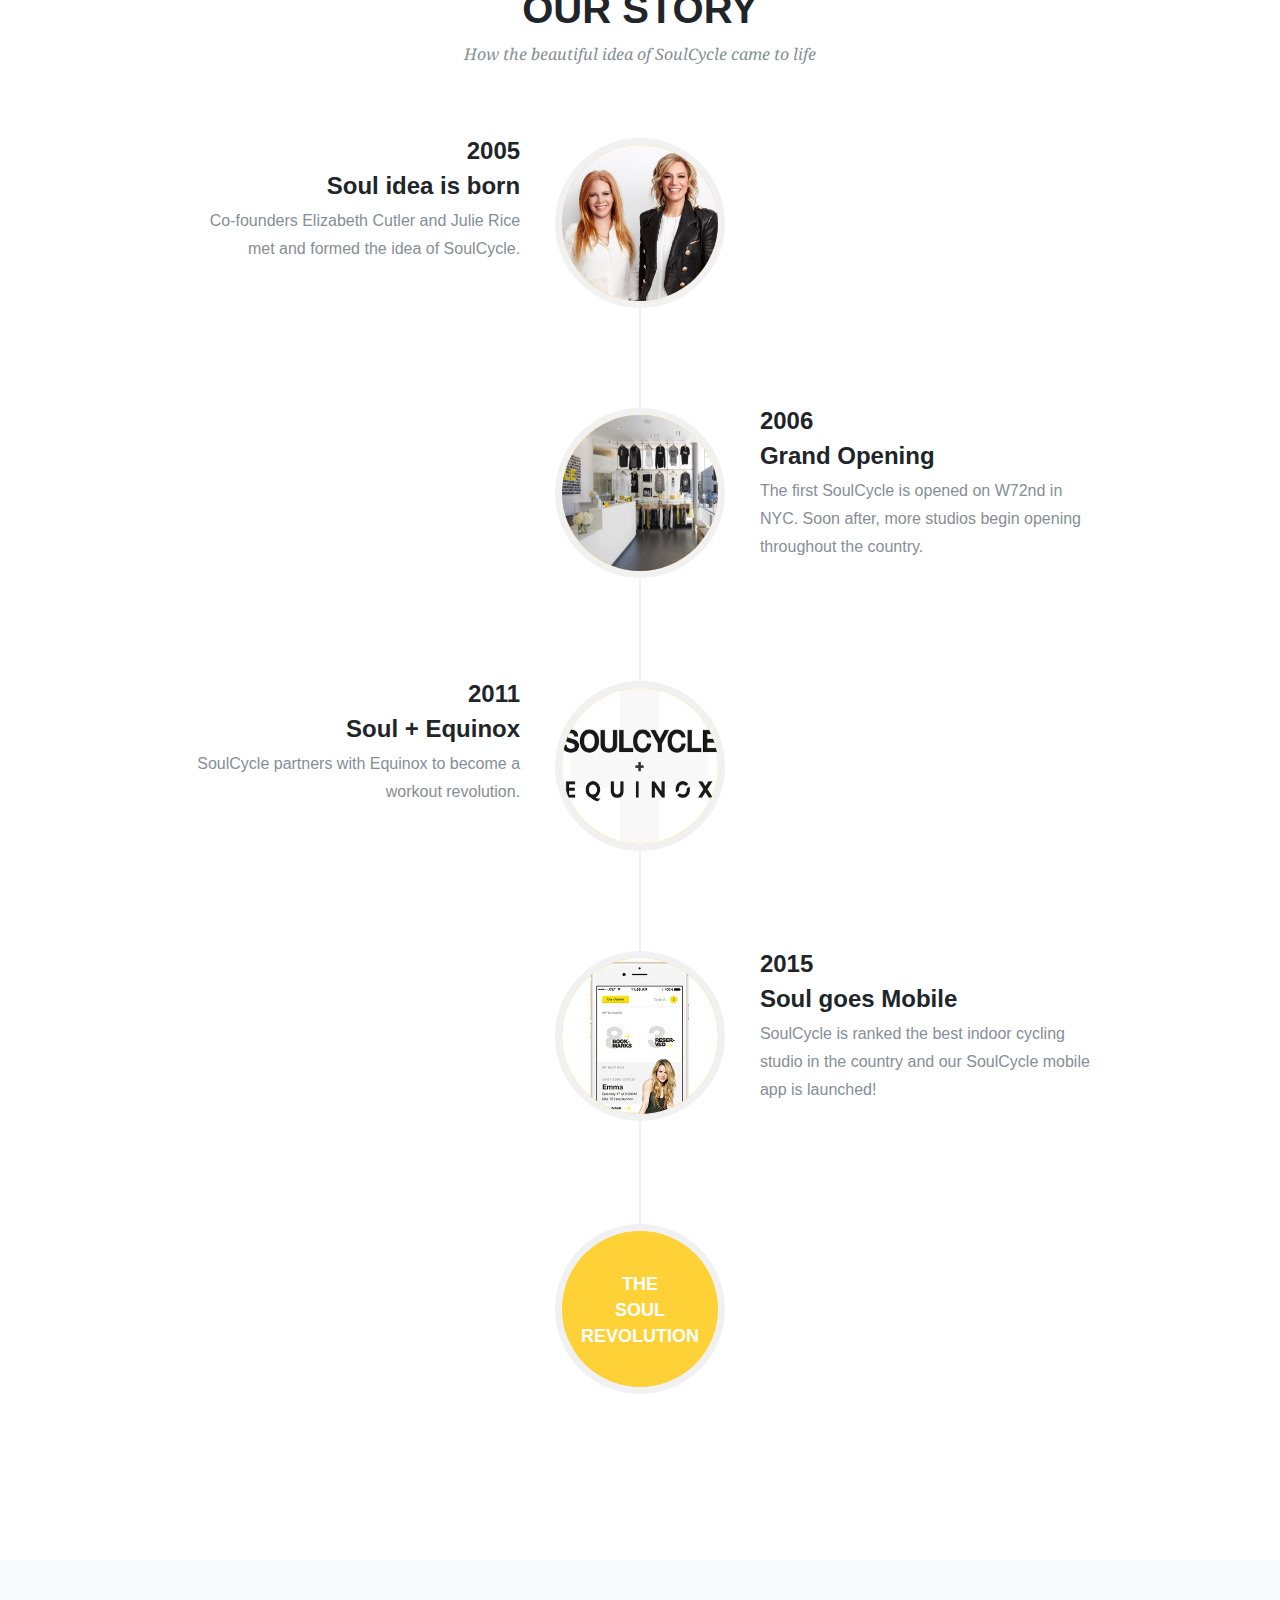
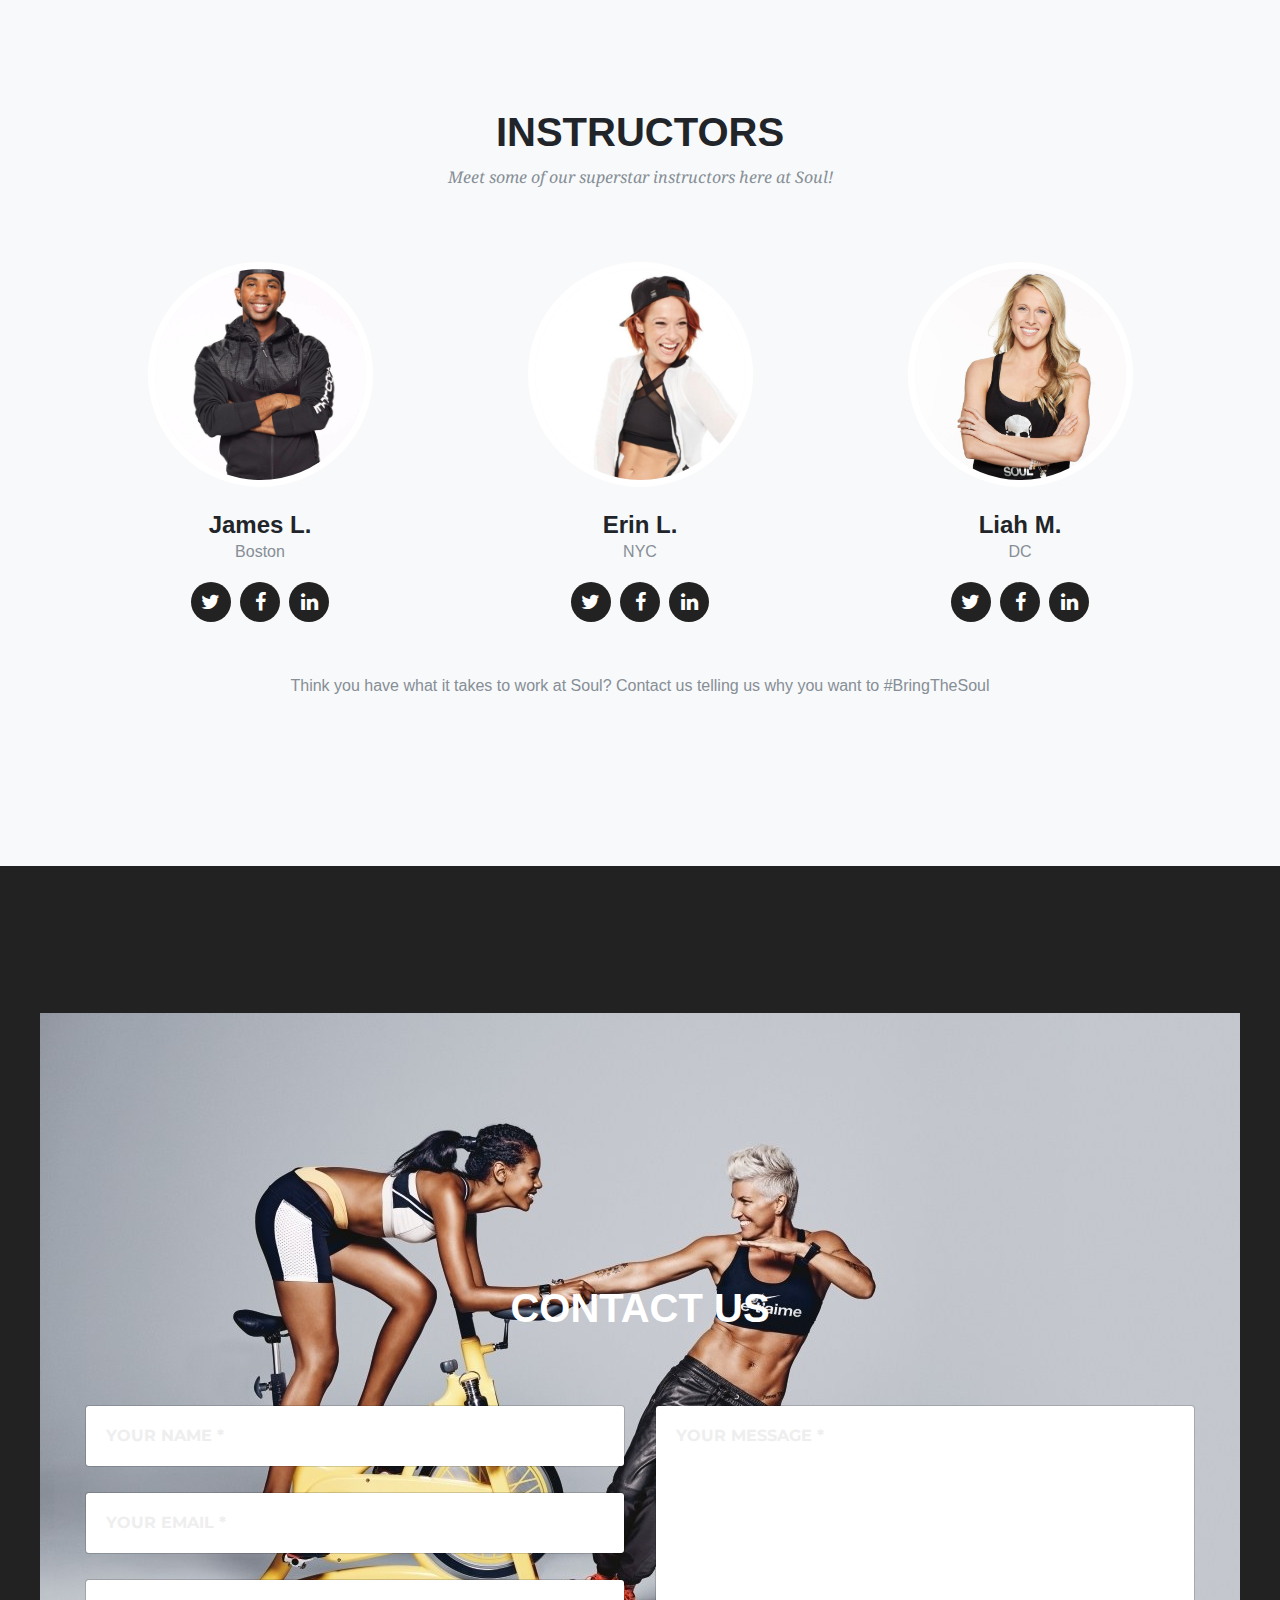
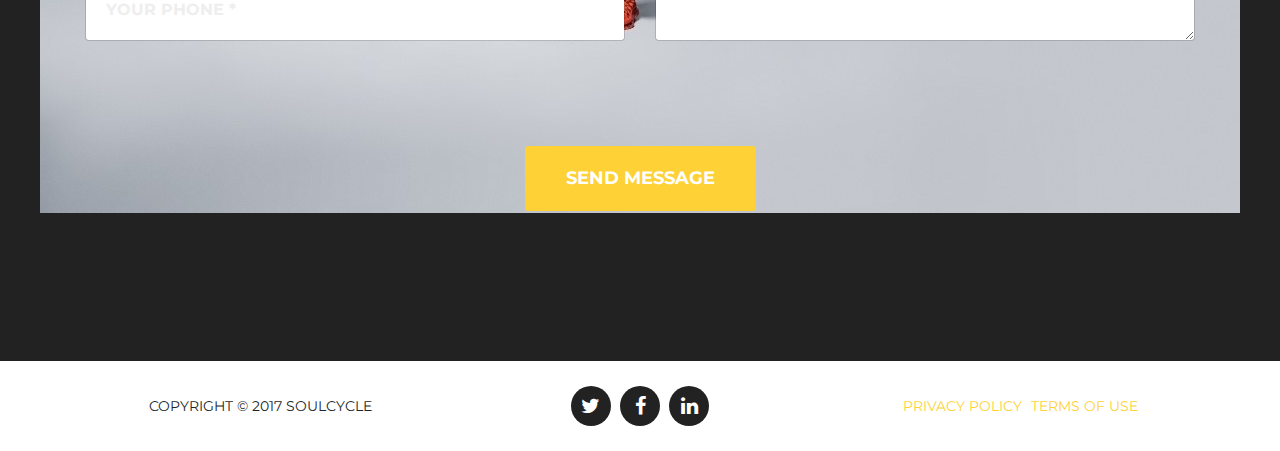
==== commit 5f69d660: "Added Google Analytics" ====
--- a/index.html
+++ b/index.html
@@ -24,7 +24,15 @@
 
     <!-- Custom styles for this template -->
     <link href="css/agency.css" rel="stylesheet">
-
+<!-- Global site tag (gtag.js) - Google Analytics -->
+<script async src="https://www.googletagmanager.com/gtag/js?id=UA-108911950-1"></script>
+<script>
+  window.dataLayer = window.dataLayer || [];
+  function gtag(){dataLayer.push(arguments);}
+  gtag('js', new Date());
+
+  gtag('config', 'UA-108911950-1');
+</script>
   </head>
 
   <body id="page-top">
@@ -65,7 +73,7 @@
         <div class="intro-text">
           <div class="intro-lead-in"></div>
           <div class="intro-heading">Find Your Soul</div>
-          <a class="btn btn-xl js-scroll-trigger" href="#community">Book a Bike </a>
+          <a class="btn btn-xl js-scroll-trigger" href="#community">Join November's Challenge </a>
 
          
         </div>
